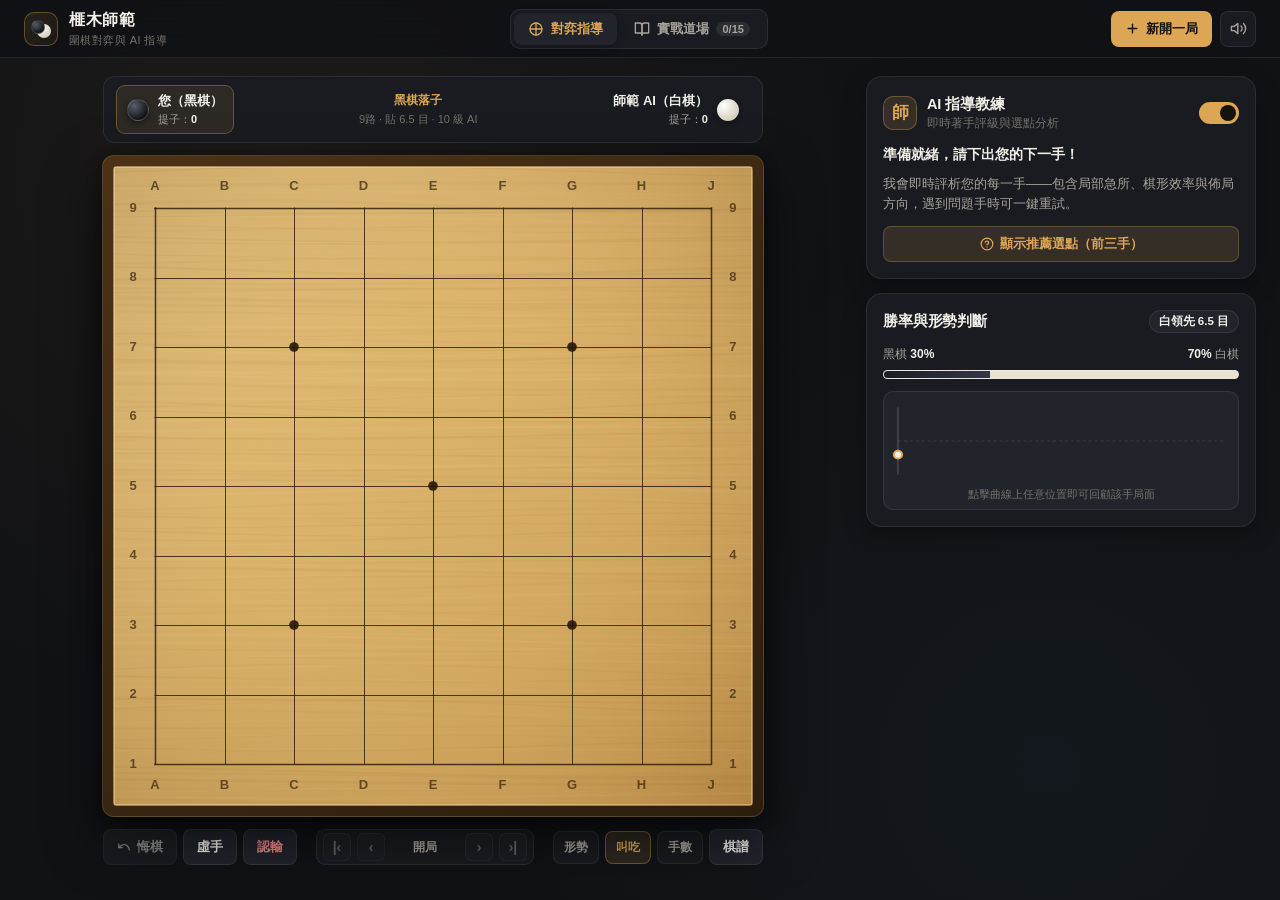
==== index.html @ ec3e8ac8 "Initial commit: Game of Go" ====
<!DOCTYPE html>
<html lang="zh-Hant">
<head>
  <meta charset="UTF-8" />
  <meta name="viewport" content="width=device-width, initial-scale=1.0" />
  <title>榧木師範 — 圍棋對弈與 AI 指導</title>
  <link rel="stylesheet" href="styles.css" />
</head>
<body>
  <div class="app-shell">
    <!-- Top Header -->
    <header class="topbar">
      <div class="brand">
        <div class="brand-mark" aria-hidden="true">
          <span class="stone-dot black"></span>
          <span class="stone-dot white"></span>
        </div>
        <div class="brand-text">
          <span class="brand-name">榧木師範</span>
          <span class="brand-sub">圍棋對弈與 AI 指導</span>
        </div>
      </div>

      <nav class="mode-switcher" role="tablist" aria-label="功能切換">
        <button id="tab-play" class="mode-tab active" role="tab" aria-selected="true" data-mode="play">
          <svg width="16" height="16" viewBox="0 0 24 24" fill="none" stroke="currentColor" stroke-width="2" stroke-linecap="round" stroke-linejoin="round"><circle cx="12" cy="12" r="9"/><path d="M12 3v18M3 12h18"/></svg>
          對弈指導
        </button>
        <button id="tab-dojo" class="mode-tab" role="tab" aria-selected="false" data-mode="dojo">
          <svg width="16" height="16" viewBox="0 0 24 24" fill="none" stroke="currentColor" stroke-width="2" stroke-linecap="round" stroke-linejoin="round"><path d="M2 3h6a4 4 0 0 1 4 4v14a3 3 0 0 0-3-3H2z"/><path d="M22 3h-6a4 4 0 0 0-4 4v14a3 3 0 0 1 3-3h7z"/></svg>
          實戰道場
          <span id="dojo-badge-count" class="pill-count">0/15</span>
        </button>
      </nav>

      <div class="topbar-actions">
        <button id="btn-new-game" class="btn btn-primary">
          <svg width="15" height="15" viewBox="0 0 24 24" fill="none" stroke="currentColor" stroke-width="2.2" stroke-linecap="round" stroke-linejoin="round"><path d="M12 5v14M5 12h14"/></svg>
          新開一局
        </button>
        <button id="btn-sound" class="btn btn-icon" title="切換落子音效" aria-label="切換落子音效">
          <svg id="icon-sound-on" width="17" height="17" viewBox="0 0 24 24" fill="none" stroke="currentColor" stroke-width="2" stroke-linecap="round" stroke-linejoin="round"><polygon points="11 5 6 9 2 9 2 15 6 15 11 19 11 5"/><path d="M15.54 8.46a5 5 0 0 1 0 7.07"/><path d="M19.07 4.93a10 10 0 0 1 0 14.14"/></svg>
          <svg id="icon-sound-off" class="hidden" width="17" height="17" viewBox="0 0 24 24" fill="none" stroke="currentColor" stroke-width="2" stroke-linecap="round" stroke-linejoin="round"><polygon points="11 5 6 9 2 9 2 15 6 15 11 19 11 5"/><line x1="23" y1="9" x2="17" y2="15"/><line x1="17" y1="9" x2="23" y2="15"/></svg>
        </button>
      </div>
    </header>

    <!-- Main Content -->
    <main class="workspace">
      <!-- Left/Center: Goban Stage -->
      <section class="board-stage">
        <!-- Play Mode Header Strip -->
        <div id="play-strip" class="match-strip">
          <div id="player-black-card" class="player-chip active-turn">
            <span class="chip-stone black"></span>
            <div class="chip-info">
              <span id="black-name" class="chip-name">您（黑棋）</span>
              <span class="chip-meta">提子：<strong id="black-captures">0</strong></span>
            </div>
          </div>

          <div class="match-center-status">
            <span id="turn-status" class="status-pill">黑棋落子</span>
            <span id="game-meta-pill" class="meta-subtle">9路 · 貼 6.5 目 · 10 級 AI</span>
          </div>

          <div id="player-white-card" class="player-chip">
            <div class="chip-info right">
              <span id="white-name" class="chip-name">師範 AI（白棋）</span>
              <span class="chip-meta">提子：<strong id="white-captures">0</strong></span>
            </div>
            <span class="chip-stone white"></span>
          </div>
        </div>

        <!-- Dojo Mode Header Strip -->
        <div id="dojo-strip" class="match-strip dojo-strip hidden">
          <div class="dojo-strip-left">
            <span id="dojo-cat-tag" class="cat-tag">實戰手筋</span>
            <h2 id="dojo-board-title" class="dojo-board-title">枷吃（罩吃）</h2>
          </div>
          <div class="dojo-strip-right">
            <span id="dojo-rank-pill" class="rank-pill">14 級</span>
            <span id="dojo-solved-pill" class="solved-pill hidden">✓ 已通過</span>
          </div>
        </div>

        <!-- Goban Frame -->
        <div class="goban-outer">
          <div id="goban-frame" class="goban-frame">
            <canvas id="goban-canvas" aria-label="圍棋棋盤"></canvas>
            <div id="board-toast" class="board-toast hidden" role="status"></div>
          </div>
        </div>

        <!-- Play Mode Bottom Controls -->
        <div id="play-toolbar" class="board-toolbar">
          <div class="toolbar-group">
            <button id="btn-undo" class="btn btn-subtle" title="悔棋（⌘Z）">
              <svg width="14" height="14" viewBox="0 0 24 24" fill="none" stroke="currentColor" stroke-width="2.2" stroke-linecap="round" stroke-linejoin="round"><path d="M3 7v6h6"/><path d="M21 17a9 9 0 0 0-9-9 9 9 0 0 0-6 2.3L3 13"/></svg>
              悔棋
            </button>
            <button id="btn-pass" class="btn btn-subtle" title="虛手（停一手）">虛手</button>
            <button id="btn-resign" class="btn btn-subtle btn-danger-ghost" title="認輸結束本局">認輸</button>
          </div>

          <div id="review-nav" class="toolbar-group review-nav">
            <button id="btn-nav-start" class="btn btn-icon-sm" title="回到開局">|&lsaquo;</button>
            <button id="btn-nav-prev" class="btn btn-icon-sm" title="上一手">&lsaquo;</button>
            <span id="move-counter" class="move-counter">開局</span>
            <button id="btn-nav-next" class="btn btn-icon-sm" title="下一手">&rsaquo;</button>
            <button id="btn-nav-end" class="btn btn-icon-sm" title="回到最新一手">&rsaquo;|</button>
          </div>

          <div class="toolbar-group">
            <button id="btn-toggle-territory" class="btn btn-toggle" title="顯示地盤與厚薄形勢">形勢</button>
            <button id="btn-toggle-atari" class="btn btn-toggle active" title="標記被叫吃的棋串">叫吃</button>
            <button id="btn-toggle-numbers" class="btn btn-toggle" title="顯示落子手數">手數</button>
            <button id="btn-export-sgf" class="btn btn-subtle" title="下載 SGF 棋譜">棋譜</button>
          </div>
        </div>

        <!-- Dojo Mode Bottom Controls -->
        <div id="dojo-toolbar" class="board-toolbar hidden">
          <div class="toolbar-group">
            <button id="btn-dojo-reset" class="btn btn-subtle">
              <svg width="14" height="14" viewBox="0 0 24 24" fill="none" stroke="currentColor" stroke-width="2.2" stroke-linecap="round" stroke-linejoin="round"><path d="M3 12a9 9 0 1 0 3-6.7L3 8"/><path d="M3 3v5h5"/></svg>
              重設題目
            </button>
            <button id="btn-dojo-hint" class="btn btn-accent">
              <svg width="14" height="14" viewBox="0 0 24 24" fill="none" stroke="currentColor" stroke-width="2.2" stroke-linecap="round" stroke-linejoin="round"><path d="M9 18h6"/><path d="M10 22h4"/><path d="M12 2a7 7 0 0 0-4 12.7V17h8v-2.3A7 7 0 0 0 12 2z"/></svg>
              <span id="dojo-hint-label">提示（1/3）</span>
            </button>
          </div>

          <div class="toolbar-group">
            <button id="btn-dojo-prev" class="btn btn-subtle">&larr; 上一題</button>
            <button id="btn-dojo-next" class="btn btn-primary">下一題 &rarr;</button>
          </div>
        </div>
      </section>

      <!-- Right Sidebar -->
      <aside class="sidebar">
        <!-- ===================== PLAY & COACH SIDEBAR ===================== -->
        <div id="sidebar-play" class="sidebar-stack">
          <!-- Scoring / Game Over Panel (visible when scoring or finished) -->
          <div id="scoring-card" class="card scoring-card hidden">
            <div class="card-header">
              <h3 id="scoring-title">點目與死子確認</h3>
              <div class="rules-toggle">
                <button id="rule-chinese" class="mini-pill active" data-rule="chinese">數子法</button>
                <button id="rule-japanese" class="mini-pill" data-rule="japanese">數目法</button>
              </div>
            </div>
            <p id="scoring-instructions" class="muted-text">
              點擊棋盤上任何死子棋串即可切換死活狀態，地盤歸屬會即時更新。
            </p>
            <div id="score-breakdown" class="score-breakdown"></div>
            <div id="scoring-actions" class="card-actions">
              <button id="btn-accept-score" class="btn btn-primary flex-1">確認勝負</button>
              <button id="btn-resume-play" class="btn btn-subtle">繼續對弈</button>
            </div>
            <div id="postgame-review" class="postgame-review hidden">
              <div class="review-subheading">本局關鍵檢討</div>
              <div id="key-moments-list" class="key-moments-list"></div>
            </div>
          </div>

          <!-- Sensei AI Coach Card -->
          <div class="card coach-card">
            <div class="card-header">
              <div class="coach-title-wrap">
                <span class="coach-avatar" aria-hidden="true">師</span>
                <div>
                  <h3>AI 指導教練</h3>
                  <span class="card-subtitle">即時著手評級與選點分析</span>
                </div>
              </div>
              <label class="switch" title="切換即時 AI 指導模式">
                <input type="checkbox" id="toggle-coach" checked />
                <span class="slider"></span>
              </label>
            </div>

            <div id="coach-body" class="coach-body">
              <div id="coach-grade-row" class="coach-grade-row hidden">
                <span id="coach-grade-badge" class="grade-badge grade-great">好手</span>
                <span id="coach-delta" class="coach-delta"></span>
              </div>
              <div id="coach-headline" class="coach-headline">
                準備就緒，請下出您的第一手！
              </div>
              <p id="coach-explanation" class="coach-explanation">
                您已熟悉圍棋基本規則，我會專注於檢視您的棋形效率、局部急所與佈局方向，遇到問題手時可一鍵重試練習。
              </p>

              <div class="coach-actions">
                <button id="btn-ask-hint" class="btn btn-accent flex-1">
                  <svg width="14" height="14" viewBox="0 0 24 24" fill="none" stroke="currentColor" stroke-width="2.2" stroke-linecap="round" stroke-linejoin="round"><circle cx="12" cy="12" r="10"/><path d="M9.09 9a3 3 0 0 1 5.83 1c0 2-3 3-3 3"/><line x1="12" y1="17" x2="12.01" y2="17"/></svg>
                  顯示推薦選點（前三手）
                </button>
                <button id="btn-retry-move" class="btn btn-subtle hidden">
                  ↺ 重下這手
                </button>
              </div>

              <div id="coach-candidates" class="candidates-list hidden"></div>
            </div>

            <div id="coach-paused-msg" class="muted-text hidden">
              即時指導目前已暫停，進入純粹對弈模式。隨時可重新開啟以獲得著手評析與選點提示。
            </div>
          </div>

          <!-- Winrate & Game Momentum Card -->
          <div class="card winrate-card">
            <div class="card-header">
              <h3>勝率與形勢判斷</h3>
              <span id="score-lead-badge" class="lead-badge">勢均力敵</span>
            </div>

            <div class="winrate-bar-wrap">
              <div class="winrate-labels">
                <span>黑棋 <strong id="wr-black-pct">50%</strong></span>
                <span><strong id="wr-white-pct">50%</strong> 白棋</span>
              </div>
              <div class="winrate-bar">
                <div id="wr-black-fill" class="wr-black-fill" style="width: 50%"></div>
              </div>
            </div>

            <div class="graph-container">
              <svg id="winrate-graph" viewBox="0 0 340 88" preserveAspectRatio="none" aria-label="勝率走勢圖"></svg>
              <div class="graph-hint">點擊曲線上任意位置即可回顧該手局面</div>
            </div>
          </div>
        </div>

        <!-- ===================== PRACTICE DOJO SIDEBAR ===================== -->
        <div id="sidebar-dojo" class="sidebar-stack hidden">
          <!-- Active Practice Briefing & Feedback -->
          <div class="card dojo-active-card">
            <div class="card-header">
              <h3>師範專題練習</h3>
              <span id="dojo-step-indicator" class="meta-subtle">黑先</span>
            </div>

            <div id="dojo-goal" class="dojo-goal">
              黑先，吃掉白棋 E5 切斷子。
            </div>
            <p id="dojo-briefing" class="dojo-briefing"></p>

            <div id="dojo-feedback" class="dojo-feedback neutral">
              <div id="dojo-feedback-title" class="feedback-title">輪到您落子</div>
              <p id="dojo-feedback-body" class="feedback-body">請先在腦中計算變化，再於棋盤上落子。</p>
              <div id="dojo-feedback-actions" class="feedback-actions hidden">
                <button id="btn-dojo-try-again" class="btn btn-subtle">↺ 再試一次</button>
              </div>
            </div>

            <div id="dojo-hint-box" class="dojo-hint-box hidden">
              <div class="hint-tag">教練提示</div>
              <p id="dojo-hint-text"></p>
            </div>

            <div id="dojo-takeaway-box" class="dojo-takeaway hidden">
              <div class="takeaway-tag">圍棋心法格言</div>
              <p id="dojo-takeaway-text"></p>
            </div>
          </div>

          <!-- Curriculum Browser -->
          <div class="card dojo-library-card">
            <div class="card-header">
              <h3>練習課程表</h3>
              <span id="dojo-mastery-text" class="meta-subtle">已精通 0 / 15 題</span>
            </div>
            <div class="mastery-bar">
              <div id="dojo-mastery-fill" class="mastery-fill" style="width: 0%"></div>
            </div>

            <div id="dojo-category-pills" class="category-pills"></div>
            <div id="dojo-puzzle-list" class="puzzle-list"></div>
          </div>
        </div>
      </aside>
    </main>
  </div>

  <!-- New Game Setup Modal -->
  <div id="modal-new-game" class="modal-backdrop hidden" role="dialog" aria-modal="true" aria-labelledby="modal-new-title">
    <div class="modal-dialog">
      <div class="modal-header">
        <h2 id="modal-new-title">開局設定</h2>
        <button id="btn-close-modal" class="btn btn-icon-sm" aria-label="關閉">&times;</button>
      </div>

      <div class="modal-body">
        <div class="form-group">
          <label class="form-label">棋盤路數</label>
          <div class="segmented-grid cols-3" data-setting="size">
            <button class="seg-btn active" data-value="9">
              <strong>9 路</strong>
              <span>快棋 · 局部戰鬥</span>
            </button>
            <button class="seg-btn" data-value="13">
              <strong>13 路</strong>
              <span>進階 · 攻防平衡</span>
            </button>
            <button class="seg-btn" data-value="19">
              <strong>19 路</strong>
              <span>標準完整棋盤</span>
            </button>
          </div>
        </div>

        <div class="form-group">
          <label class="form-label">AI 對手棋力</label>
          <div class="segmented-grid cols-3" data-setting="difficulty">
            <button class="seg-btn" data-value="relaxed">
              <strong>15 級</strong>
              <span>輕鬆練手</span>
            </button>
            <button class="seg-btn active" data-value="club">
              <strong>10 級</strong>
              <span>棋社水準</span>
            </button>
            <button class="seg-btn" data-value="strong">
              <strong>5 級</strong>
              <span>進階強手</span>
            </button>
          </div>
        </div>

        <div class="form-row">
          <div class="form-group flex-1">
            <label class="form-label">您的執色</label>
            <div class="segmented-grid cols-2" data-setting="color">
              <button class="seg-btn active" data-value="1">
                <span class="inline-stone black"></span> 執黑
              </button>
              <button class="seg-btn" data-value="2">
                <span class="inline-stone white"></span> 執白
              </button>
            </div>
          </div>

          <div class="form-group flex-1">
            <label class="form-label">讓子設定（黑讓子）</label>
            <select id="select-handicap" class="select-input">
              <option value="0">分先（貼 6.5 目）</option>
              <option value="2">讓 2 子（貼 0.5 目）</option>
              <option value="3">讓 3 子（貼 0.5 目）</option>
              <option value="4">讓 4 子（貼 0.5 目）</option>
            </select>
          </div>
        </div>

        <div class="form-group coach-opt-row">
          <div>
            <div class="form-label" style="margin-bottom:2px">即時 AI 指導模式</div>
            <div class="muted-text" style="font-size:12px">即時評析每一手的效率與棋形，並在失誤時提供重試機會。</div>
          </div>
          <label class="switch">
            <input type="checkbox" id="modal-coach-toggle" checked />
            <span class="slider"></span>
          </label>
        </div>
      </div>

      <div class="modal-footer">
        <button id="btn-cancel-modal" class="btn btn-subtle">取消</button>
        <button id="btn-start-game" class="btn btn-primary">開始對弈</button>
      </div>
    </div>
  </div>

  <script type="module" src="js/app.js"></script>
</body>
</html>
---- styles.css ----
/* ============================================================================
   Kaya Sensei — Go & AI Coach Design System
   Aesthetic: Warm Ink Slate + Authentic Kaya Gold + Crisp Studio Surfaces
   ============================================================================ */

:root {
  --bg-canvas: #111215;
  --bg-surface: #191b20;
  --bg-elevated: #21242b;
  --bg-hover: #2a2e37;
  --border-subtle: rgba(255, 255, 255, 0.08);
  --border-strong: rgba(255, 255, 255, 0.15);

  --text-primary: #f2efe9;
  --text-secondary: #a8a39a;
  --text-muted: #76726b;

  --accent-gold: #dca655;
  --accent-gold-hover: #e7b76c;
  --accent-gold-dim: rgba(220, 166, 85, 0.14);

  --emerald: #10b981;
  --emerald-dim: rgba(16, 185, 129, 0.15);
  --sky: #38bdf8;
  --sky-dim: rgba(56, 189, 248, 0.15);
  --amber: #f59e0b;
  --amber-dim: rgba(245, 158, 11, 0.15);
  --coral: #ef5350;
  --coral-dim: rgba(239, 83, 80, 0.15);

  --radius-sm: 8px;
  --radius-md: 12px;
  --radius-lg: 16px;
  --shadow-board: 0 22px 54px rgba(0, 0, 0, 0.58), 0 4px 14px rgba(0, 0, 0, 0.38);
  --shadow-card: 0 8px 24px rgba(0, 0, 0, 0.28);
}

*, *::before, *::after {
  box-sizing: border-box;
}

html, body {
  margin: 0;
  padding: 0;
  background: var(--bg-canvas);
  color: var(--text-primary);
  font-family: "PingFang TC", "Hiragino Sans CNS", "Noto Sans TC", "Heiti TC", "Microsoft JhengHei", -apple-system, BlinkMacSystemFont, sans-serif;
  font-size: 14px;
  line-height: 1.55;
  -webkit-font-smoothing: antialiased;
  min-height: 100vh;
}

.hidden {
  display: none !important;
}

.flex-1 {
  flex: 1;
}

/* ============================================================================
   App Shell & Top Navigation
   ============================================================================ */

.app-shell {
  min-height: 100vh;
  display: flex;
  flex-direction: column;
  background:
    radial-gradient(circle at 22% 18%, rgba(220, 166, 85, 0.06), transparent 46%),
    radial-gradient(circle at 82% 85%, rgba(56, 189, 248, 0.035), transparent 42%),
    var(--bg-canvas);
}

.topbar {
  height: 58px;
  padding: 0 24px;
  display: flex;
  align-items: center;
  justify-content: space-between;
  gap: 16px;
  border-bottom: 1px solid var(--border-subtle);
  background: rgba(17, 18, 21, 0.88);
  backdrop-filter: blur(12px);
  position: sticky;
  top: 0;
  z-index: 30;
}

.brand {
  display: flex;
  align-items: center;
  gap: 11px;
}

.brand-mark {
  width: 34px;
  height: 34px;
  border-radius: 10px;
  background: linear-gradient(135deg, #272219, #1c1a16);
  border: 1px solid rgba(220, 166, 85, 0.35);
  position: relative;
  display: flex;
  align-items: center;
  justify-content: center;
}

.stone-dot {
  width: 14px;
  height: 14px;
  border-radius: 50%;
  position: absolute;
}
.stone-dot.black {
  background: radial-gradient(circle at 32% 30%, #555b66, #111317 72%);
  border: 1px solid rgba(255, 255, 255, 0.14);
  left: 6px;
  top: 7px;
  z-index: 2;
}
.stone-dot.white {
  background: radial-gradient(circle at 32% 30%, #ffffff, #cfc6b4 85%);
  right: 6px;
  bottom: 7px;
  z-index: 1;
}

.brand-text {
  display: flex;
  flex-direction: column;
}

.brand-name {
  font-size: 16px;
  font-weight: 700;
  letter-spacing: 0.04em;
  color: var(--text-primary);
}

.brand-sub {
  font-size: 11px;
  color: var(--text-muted);
  letter-spacing: 0.04em;
}

/* Mode Switcher */
.mode-switcher {
  display: flex;
  align-items: center;
  background: var(--bg-surface);
  border: 1px solid var(--border-subtle);
  border-radius: 10px;
  padding: 3px;
  gap: 3px;
}

.mode-tab {
  display: inline-flex;
  align-items: center;
  gap: 7px;
  padding: 7px 14px;
  border: none;
  border-radius: 8px;
  background: transparent;
  color: var(--text-secondary);
  font-size: 13px;
  font-weight: 600;
  cursor: pointer;
  transition: all 0.16s ease;
}

.mode-tab:hover {
  color: var(--text-primary);
}

.mode-tab.active {
  background: var(--bg-elevated);
  color: var(--accent-gold);
  box-shadow: 0 2px 8px rgba(0, 0, 0, 0.25);
}

.pill-count {
  font-size: 11px;
  font-weight: 700;
  padding: 1px 6px;
  border-radius: 99px;
  background: rgba(255, 255, 255, 0.08);
  color: var(--text-secondary);
}

.mode-tab.active .pill-count {
  background: var(--accent-gold-dim);
  color: var(--accent-gold);
}

.topbar-actions {
  display: flex;
  align-items: center;
  gap: 8px;
}

/* ============================================================================
   Buttons & Inputs
   ============================================================================ */

.btn {
  display: inline-flex;
  align-items: center;
  justify-content: center;
  gap: 6px;
  padding: 8px 13px;
  border-radius: var(--radius-sm);
  border: 1px solid transparent;
  font-size: 13px;
  font-weight: 600;
  font-family: inherit;
  cursor: pointer;
  transition: all 0.15s ease;
  white-space: nowrap;
}

.btn:disabled {
  opacity: 0.42;
  cursor: not-allowed;
}

.btn-primary {
  background: var(--accent-gold);
  color: #16130e;
}
.btn-primary:hover:not(:disabled) {
  background: var(--accent-gold-hover);
  transform: translateY(-0.5px);
}

.btn-accent {
  background: var(--accent-gold-dim);
  color: var(--accent-gold);
  border-color: rgba(220, 166, 85, 0.28);
}
.btn-accent:hover:not(:disabled) {
  background: rgba(220, 166, 85, 0.22);
  border-color: rgba(220, 166, 85, 0.45);
}

.btn-subtle {
  background: var(--bg-elevated);
  color: var(--text-primary);
  border-color: var(--border-subtle);
}
.btn-subtle:hover:not(:disabled) {
  background: var(--bg-hover);
  border-color: var(--border-strong);
}

.btn-danger-ghost {
  color: #eb8b89;
}
.btn-danger-ghost:hover:not(:disabled) {
  background: var(--coral-dim);
  border-color: rgba(239, 83, 80, 0.35);
  color: #ff9c9a;
}

.btn-toggle {
  background: var(--bg-surface);
  color: var(--text-secondary);
  border-color: var(--border-subtle);
  padding: 7px 10px;
  font-size: 12px;
}
.btn-toggle:hover {
  color: var(--text-primary);
  border-color: var(--border-strong);
}
.btn-toggle.active {
  background: var(--accent-gold-dim);
  color: var(--accent-gold);
  border-color: rgba(220, 166, 85, 0.4);
}

.btn-icon {
  width: 36px;
  height: 36px;
  padding: 0;
  background: var(--bg-surface);
  color: var(--text-secondary);
  border-color: var(--border-subtle);
}
.btn-icon:hover {
  color: var(--text-primary);
  background: var(--bg-elevated);
}

.btn-icon-sm {
  width: 28px;
  height: 28px;
  padding: 0;
  font-size: 14px;
  background: var(--bg-surface);
  color: var(--text-secondary);
  border-color: var(--border-subtle);
  border-radius: 6px;
}
.btn-icon-sm:hover:not(:disabled) {
  color: var(--text-primary);
  background: var(--bg-elevated);
}

/* Toggle Switch */
.switch {
  position: relative;
  display: inline-block;
  width: 40px;
  height: 22px;
  flex-shrink: 0;
}
.switch input {
  opacity: 0;
  width: 0;
  height: 0;
}
.slider {
  position: absolute;
  cursor: pointer;
  inset: 0;
  background-color: #30343e;
  transition: 0.2s;
  border-radius: 99px;
}
.slider::before {
  position: absolute;
  content: "";
  height: 16px;
  width: 16px;
  left: 3px;
  bottom: 3px;
  background-color: #f4f1ea;
  transition: 0.2s;
  border-radius: 50%;
}
.switch input:checked + .slider {
  background-color: var(--accent-gold);
}
.switch input:checked + .slider::before {
  transform: translateX(18px);
  background-color: #16130e;
}

/* ============================================================================
   Main Workspace Grid
   ============================================================================ */

.workspace {
  flex: 1;
  max-width: 1320px;
  width: 100%;
  margin: 0 auto;
  padding: 18px 24px 24px;
  display: grid;
  grid-template-columns: minmax(0, 1fr) 390px;
  gap: 24px;
  align-items: start;
}

/* ============================================================================
   Board Stage (Left/Center)
   ============================================================================ */

.board-stage {
  display: flex;
  flex-direction: column;
  align-items: center;
  gap: 12px;
  min-width: 0;
}

.match-strip {
  width: 100%;
  max-width: 660px;
  display: flex;
  align-items: center;
  justify-content: space-between;
  gap: 10px;
  padding: 8px 12px;
  background: var(--bg-surface);
  border: 1px solid var(--border-subtle);
  border-radius: var(--radius-md);
}

.player-chip {
  display: flex;
  align-items: center;
  gap: 9px;
  padding: 5px 10px;
  border-radius: 9px;
  border: 1px solid transparent;
  transition: all 0.2s ease;
}

.player-chip.active-turn {
  background: rgba(220, 166, 85, 0.1);
  border-color: rgba(220, 166, 85, 0.35);
}

.chip-stone {
  width: 22px;
  height: 22px;
  border-radius: 50%;
  flex-shrink: 0;
}
.chip-stone.black {
  background: radial-gradient(circle at 32% 30%, #585f6b, #111317 72%);
  border: 1px solid rgba(255, 255, 255, 0.18);
  box-shadow: 0 2px 5px rgba(0, 0, 0, 0.45);
}
.chip-stone.white {
  background: radial-gradient(circle at 32% 30%, #ffffff, #cfc5b3 85%);
  box-shadow: 0 2px 5px rgba(0, 0, 0, 0.35);
}

.chip-info {
  display: flex;
  flex-direction: column;
}
.chip-info.right {
  text-align: right;
}

.chip-name {
  font-size: 13px;
  font-weight: 600;
  color: var(--text-primary);
}
.chip-meta {
  font-size: 11px;
  color: var(--text-secondary);
}
.chip-meta strong {
  color: var(--text-primary);
}

.match-center-status {
  display: flex;
  flex-direction: column;
  align-items: center;
  gap: 2px;
}

.status-pill {
  font-size: 12px;
  font-weight: 700;
  color: var(--accent-gold);
  letter-spacing: 0.01em;
}

.meta-subtle {
  font-size: 11px;
  color: var(--text-muted);
}

/* Dojo Header Strip */
.dojo-strip {
  padding: 10px 14px;
}
.dojo-strip-left {
  display: flex;
  align-items: center;
  gap: 10px;
}
.dojo-board-title {
  margin: 0;
  font-size: 15px;
  font-weight: 700;
}
.dojo-strip-right {
  display: flex;
  align-items: center;
  gap: 8px;
}
.cat-tag {
  font-size: 11px;
  font-weight: 700;
  text-transform: uppercase;
  letter-spacing: 0.05em;
  padding: 3px 8px;
  border-radius: 6px;
  background: var(--accent-gold-dim);
  color: var(--accent-gold);
}
.rank-pill {
  font-size: 11px;
  font-weight: 700;
  padding: 3px 8px;
  border-radius: 99px;
  background: var(--bg-elevated);
  border: 1px solid var(--border-subtle);
  color: var(--text-secondary);
}
.solved-pill {
  font-size: 11px;
  font-weight: 700;
  padding: 3px 9px;
  border-radius: 99px;
  background: var(--emerald-dim);
  color: var(--emerald);
  border: 1px solid rgba(16, 185, 129, 0.35);
}

/* Goban Wood Frame */
.goban-outer {
  width: 100%;
  display: flex;
  justify-content: center;
}

.goban-frame {
  position: relative;
  padding: 10px;
  border-radius: 12px;
  background: linear-gradient(145deg, #4b3217, #2c1d0d);
  box-shadow: var(--shadow-board);
  border: 1px solid rgba(255, 224, 168, 0.14);
  line-height: 0;
}

#goban-canvas {
  display: block;
  border-radius: 4px;
  cursor: pointer;
  touch-action: manipulation;
}

.board-toast {
  position: absolute;
  bottom: 22px;
  left: 50%;
  transform: translateX(-50%);
  padding: 8px 14px;
  border-radius: 99px;
  background: rgba(18, 19, 23, 0.92);
  color: var(--text-primary);
  border: 1px solid rgba(220, 166, 85, 0.4);
  font-size: 12.5px;
  font-weight: 600;
  line-height: 1.3;
  white-space: nowrap;
  pointer-events: none;
  box-shadow: 0 10px 26px rgba(0, 0, 0, 0.45);
  z-index: 10;
}

/* Bottom Toolbar */
.board-toolbar {
  width: 100%;
  max-width: 660px;
  display: flex;
  align-items: center;
  justify-content: space-between;
  flex-wrap: wrap;
  gap: 8px;
}

.toolbar-group {
  display: flex;
  align-items: center;
  gap: 6px;
}

.review-nav {
  background: var(--bg-surface);
  border: 1px solid var(--border-subtle);
  border-radius: 9px;
  padding: 3px 6px;
}

.move-counter {
  font-size: 12px;
  font-weight: 600;
  color: var(--text-secondary);
  padding: 0 6px;
  min-width: 68px;
  text-align: center;
}

/* ============================================================================
   Sidebar & Cards
   ============================================================================ */

.sidebar {
  min-width: 0;
}

.sidebar-stack {
  display: flex;
  flex-direction: column;
  gap: 14px;
}

.card {
  background: var(--bg-surface);
  border: 1px solid var(--border-subtle);
  border-radius: var(--radius-lg);
  padding: 16px;
  box-shadow: var(--shadow-card);
}

.card-header {
  display: flex;
  align-items: center;
  justify-content: space-between;
  gap: 10px;
  margin-bottom: 12px;
}

.card-header h3 {
  margin: 0;
  font-size: 14.5px;
  font-weight: 700;
  letter-spacing: -0.01em;
}

.card-subtitle {
  display: block;
  font-size: 11.5px;
  color: var(--text-muted);
}

.muted-text {
  margin: 0;
  color: var(--text-secondary);
  font-size: 12.5px;
  line-height: 1.5;
}

/* Coach Card */
.coach-title-wrap {
  display: flex;
  align-items: center;
  gap: 10px;
}

.coach-avatar {
  width: 34px;
  height: 34px;
  border-radius: 10px;
  background: var(--accent-gold-dim);
  border: 1px solid rgba(220, 166, 85, 0.35);
  color: var(--accent-gold);
  font-family: "Songti TC", "Kaiti TC", "Noto Serif TC", serif;
  font-weight: 700;
  font-size: 17px;
  display: inline-flex;
  align-items: center;
  justify-content: center;
  flex-shrink: 0;
}

.coach-body {
  display: flex;
  flex-direction: column;
  gap: 10px;
}

.coach-grade-row {
  display: flex;
  align-items: center;
  justify-content: space-between;
  gap: 8px;
}

.grade-badge {
  font-size: 11.5px;
  font-weight: 700;
  padding: 3px 10px;
  border-radius: 99px;
  letter-spacing: 0.02em;
}
.grade-brilliant {
  background: rgba(16, 185, 129, 0.2);
  color: #34d399;
  border: 1px solid rgba(52, 211, 153, 0.4);
}
.grade-great {
  background: var(--emerald-dim);
  color: var(--emerald);
}
.grade-good {
  background: var(--sky-dim);
  color: var(--sky);
}
.grade-inaccuracy {
  background: var(--amber-dim);
  color: var(--amber);
}
.grade-mistake,
.grade-blunder {
  background: var(--coral-dim);
  color: #ff7b79;
}

.coach-delta {
  font-size: 12px;
  font-weight: 600;
  color: var(--text-muted);
}

.coach-headline {
  font-size: 14px;
  font-weight: 700;
  color: var(--text-primary);
  line-height: 1.35;
}

.coach-explanation {
  margin: 0;
  font-size: 13px;
  color: var(--text-secondary);
  line-height: 1.52;
}

.coach-actions {
  display: flex;
  align-items: center;
  gap: 8px;
  margin-top: 2px;
}

/* Candidate Move Suggestions */
.candidates-list {
  display: flex;
  flex-direction: column;
  gap: 6px;
  margin-top: 4px;
  padding-top: 10px;
  border-top: 1px solid var(--border-subtle);
}

.cand-item {
  display: flex;
  align-items: flex-start;
  gap: 9px;
  padding: 8px 9px;
  border-radius: 9px;
  background: var(--bg-elevated);
  border: 1px solid transparent;
  cursor: pointer;
  transition: all 0.14s ease;
}
.cand-item:hover {
  border-color: var(--border-strong);
  background: var(--bg-hover);
}

.cand-letter {
  width: 22px;
  height: 22px;
  border-radius: 50%;
  font-size: 11px;
  font-weight: 800;
  display: inline-flex;
  align-items: center;
  justify-content: center;
  flex-shrink: 0;
  margin-top: 1px;
}
.cand-letter.c0 { background: var(--emerald); color: #fff; }
.cand-letter.c1 { background: var(--sky); color: #0b1926; }
.cand-letter.c2 { background: var(--amber); color: #1f1606; }

.cand-details {
  flex: 1;
  min-width: 0;
}
.cand-top {
  display: flex;
  align-items: center;
  justify-content: space-between;
  gap: 8px;
}
.cand-coord {
  font-weight: 700;
  font-size: 13px;
  color: var(--text-primary);
}
.cand-wr {
  font-size: 11.5px;
  font-weight: 600;
  color: var(--text-secondary);
}
.cand-reason {
  font-size: 12px;
  color: var(--text-secondary);
  margin-top: 2px;
}

/* Winrate & Graph Card */
.lead-badge {
  font-size: 11.5px;
  font-weight: 700;
  padding: 2px 9px;
  border-radius: 99px;
  background: var(--bg-elevated);
  color: var(--text-primary);
  border: 1px solid var(--border-subtle);
}

.winrate-bar-wrap {
  display: flex;
  flex-direction: column;
  gap: 6px;
  margin-bottom: 12px;
}

.winrate-labels {
  display: flex;
  justify-content: space-between;
  font-size: 12px;
  color: var(--text-secondary);
}
.winrate-labels strong {
  color: var(--text-primary);
}

.winrate-bar {
  height: 9px;
  border-radius: 99px;
  background: #e8e2d5;
  overflow: hidden;
  border: 1px solid rgba(255, 255, 255, 0.14);
}

.wr-black-fill {
  height: 100%;
  background: linear-gradient(90deg, #1b1d23, #333845);
  transition: width 0.35s ease;
}

.graph-container {
  background: var(--bg-elevated);
  border: 1px solid var(--border-subtle);
  border-radius: 10px;
  padding: 8px 8px 6px;
}

#winrate-graph {
  width: 100%;
  height: 82px;
  display: block;
  cursor: pointer;
}

.graph-hint {
  font-size: 11px;
  color: var(--text-muted);
  text-align: center;
  margin-top: 4px;
}

/* Scoring & Post-game Review Card */
.scoring-card {
  border-color: rgba(220, 166, 85, 0.4);
  background: linear-gradient(180deg, rgba(220, 166, 85, 0.08), var(--bg-surface) 60%);
}

.rules-toggle {
  display: flex;
  gap: 4px;
}
.mini-pill {
  padding: 3px 8px;
  border-radius: 6px;
  border: 1px solid var(--border-subtle);
  background: var(--bg-elevated);
  color: var(--text-secondary);
  font-size: 11px;
  font-weight: 600;
  cursor: pointer;
}
.mini-pill.active {
  background: var(--accent-gold-dim);
  color: var(--accent-gold);
  border-color: rgba(220, 166, 85, 0.45);
}

.score-breakdown {
  display: grid;
  grid-template-columns: 1fr 1fr;
  gap: 8px;
  margin: 12px 0;
}

.score-box {
  padding: 10px;
  border-radius: 10px;
  background: var(--bg-elevated);
  border: 1px solid var(--border-subtle);
}
.score-box.winner {
  border-color: rgba(16, 185, 129, 0.5);
  background: rgba(16, 185, 129, 0.08);
}
.score-box-label {
  font-size: 11.5px;
  color: var(--text-secondary);
  margin-bottom: 2px;
}
.score-box-val {
  font-size: 20px;
  font-weight: 800;
  color: var(--text-primary);
}
.score-box-sub {
  font-size: 11px;
  color: var(--text-muted);
  margin-top: 2px;
}

.card-actions {
  display: flex;
  gap: 8px;
}

.postgame-review {
  margin-top: 12px;
  padding-top: 12px;
  border-top: 1px solid var(--border-subtle);
}
.review-subheading {
  font-size: 12px;
  font-weight: 700;
  color: var(--accent-gold);
  margin-bottom: 8px;
  text-transform: uppercase;
  letter-spacing: 0.04em;
}
.key-moments-list {
  display: flex;
  flex-direction: column;
  gap: 6px;
}
.moment-row {
  display: flex;
  align-items: center;
  justify-content: space-between;
  gap: 8px;
  padding: 8px 10px;
  border-radius: 8px;
  background: var(--bg-elevated);
  border: 1px solid var(--border-subtle);
}
.moment-info {
  font-size: 12px;
  color: var(--text-primary);
}
.moment-info span {
  display: block;
  font-size: 11px;
  color: var(--text-secondary);
}

/* ============================================================================
   Practice Dojo Sidebar
   ============================================================================ */

.dojo-goal {
  font-size: 14.5px;
  font-weight: 700;
  color: var(--text-primary);
  margin-bottom: 6px;
}

.dojo-briefing {
  margin: 0 0 12px;
  font-size: 13px;
  color: var(--text-secondary);
  line-height: 1.5;
}

.dojo-feedback {
  padding: 12px;
  border-radius: 11px;
  border: 1px solid var(--border-subtle);
  background: var(--bg-elevated);
  transition: all 0.2s ease;
}
.dojo-feedback.solved {
  background: var(--emerald-dim);
  border-color: rgba(16, 185, 129, 0.45);
}
.dojo-feedback.continue {
  background: var(--sky-dim);
  border-color: rgba(56, 189, 248, 0.4);
}
.dojo-feedback.wrong {
  background: var(--coral-dim);
  border-color: rgba(239, 83, 80, 0.42);
}

.feedback-title {
  font-size: 13px;
  font-weight: 700;
  margin-bottom: 4px;
}
.dojo-feedback.solved .feedback-title { color: #34d399; }
.dojo-feedback.continue .feedback-title { color: #7dd3fc; }
.dojo-feedback.wrong .feedback-title { color: #ff8a88; }

.feedback-body {
  margin: 0;
  font-size: 12.5px;
  color: var(--text-primary);
  line-height: 1.48;
}

.feedback-actions {
  margin-top: 9px;
}

.dojo-hint-box {
  margin-top: 10px;
  padding: 10px 12px;
  border-radius: 10px;
  background: var(--amber-dim);
  border: 1px solid rgba(245, 158, 11, 0.35);
}
.hint-tag {
  font-size: 11px;
  font-weight: 700;
  text-transform: uppercase;
  letter-spacing: 0.05em;
  color: var(--amber);
  margin-bottom: 3px;
}
.dojo-hint-box p {
  margin: 0;
  font-size: 12.5px;
  color: var(--text-primary);
}

.dojo-takeaway {
  margin-top: 10px;
  padding: 11px 12px;
  border-radius: 10px;
  background: var(--accent-gold-dim);
  border: 1px solid rgba(220, 166, 85, 0.35);
}
.takeaway-tag {
  font-size: 11px;
  font-weight: 700;
  text-transform: uppercase;
  letter-spacing: 0.05em;
  color: var(--accent-gold);
  margin-bottom: 3px;
}
.dojo-takeaway p {
  margin: 0;
  font-size: 12.5px;
  color: var(--text-primary);
  line-height: 1.48;
}

/* Curriculum Browser */
.mastery-bar {
  height: 6px;
  border-radius: 99px;
  background: var(--bg-elevated);
  overflow: hidden;
  margin-bottom: 12px;
}
.mastery-fill {
  height: 100%;
  background: linear-gradient(90deg, var(--accent-gold), var(--emerald));
  border-radius: 99px;
  transition: width 0.35s ease;
}

.category-pills {
  display: flex;
  flex-wrap: wrap;
  gap: 5px;
  margin-bottom: 10px;
}

.cat-pill {
  padding: 4px 9px;
  border-radius: 99px;
  border: 1px solid var(--border-subtle);
  background: var(--bg-elevated);
  color: var(--text-secondary);
  font-size: 11.5px;
  font-weight: 600;
  cursor: pointer;
  transition: all 0.14s ease;
}
.cat-pill:hover {
  color: var(--text-primary);
}
.cat-pill.active {
  background: var(--accent-gold-dim);
  color: var(--accent-gold);
  border-color: rgba(220, 166, 85, 0.45);
}

.puzzle-list {
  display: flex;
  flex-direction: column;
  gap: 5px;
  max-height: 290px;
  overflow-y: auto;
  padding-right: 2px;
}

.puzzle-row {
  display: flex;
  align-items: center;
  justify-content: space-between;
  gap: 8px;
  padding: 8px 10px;
  border-radius: 9px;
  background: var(--bg-elevated);
  border: 1px solid transparent;
  cursor: pointer;
  text-align: left;
  width: 100%;
  font-family: inherit;
  color: var(--text-primary);
  transition: all 0.14s ease;
}
.puzzle-row:hover {
  background: var(--bg-hover);
}
.puzzle-row.active {
  border-color: rgba(220, 166, 85, 0.55);
  background: rgba(220, 166, 85, 0.09);
}

.puzzle-row-left {
  display: flex;
  align-items: center;
  gap: 8px;
  min-width: 0;
}
.puzzle-check {
  width: 18px;
  height: 18px;
  border-radius: 50%;
  border: 1.5px solid var(--border-strong);
  display: inline-flex;
  align-items: center;
  justify-content: center;
  font-size: 11px;
  flex-shrink: 0;
  color: transparent;
}
.puzzle-row.solved .puzzle-check {
  background: var(--emerald);
  border-color: var(--emerald);
  color: #0b1f16;
  font-weight: 800;
}

.puzzle-row-title {
  font-size: 12.5px;
  font-weight: 600;
  white-space: nowrap;
  overflow: hidden;
  text-overflow: ellipsis;
}
.puzzle-row-rank {
  font-size: 11px;
  font-weight: 600;
  color: var(--text-muted);
  flex-shrink: 0;
}

/* ============================================================================
   Modal Dialog
   ============================================================================ */

.modal-backdrop {
  position: fixed;
  inset: 0;
  background: rgba(8, 9, 12, 0.72);
  backdrop-filter: blur(6px);
  display: flex;
  align-items: center;
  justify-content: center;
  padding: 20px;
  z-index: 100;
}

.modal-dialog {
  width: 100%;
  max-width: 460px;
  background: var(--bg-surface);
  border: 1px solid var(--border-strong);
  border-radius: 18px;
  box-shadow: 0 28px 64px rgba(0, 0, 0, 0.65);
  overflow: hidden;
}

.modal-header {
  padding: 16px 20px;
  display: flex;
  align-items: center;
  justify-content: space-between;
  border-bottom: 1px solid var(--border-subtle);
}
.modal-header h2 {
  margin: 0;
  font-size: 16px;
  font-weight: 700;
}

.modal-body {
  padding: 18px 20px;
  display: flex;
  flex-direction: column;
  gap: 16px;
}

.modal-footer {
  padding: 14px 20px;
  border-top: 1px solid var(--border-subtle);
  display: flex;
  justify-content: flex-end;
  gap: 10px;
  background: rgba(0, 0, 0, 0.14);
}

.form-group {
  display: flex;
  flex-direction: column;
  gap: 7px;
}
.form-row {
  display: flex;
  gap: 12px;
}
.form-label {
  font-size: 12px;
  font-weight: 700;
  color: var(--text-secondary);
  text-transform: uppercase;
  letter-spacing: 0.04em;
}

.segmented-grid {
  display: grid;
  gap: 7px;
}
.cols-3 { grid-template-columns: repeat(3, 1fr); }
.cols-2 { grid-template-columns: repeat(2, 1fr); }

.seg-btn {
  display: flex;
  flex-direction: column;
  align-items: center;
  justify-content: center;
  gap: 2px;
  padding: 10px 8px;
  border-radius: 10px;
  border: 1px solid var(--border-subtle);
  background: var(--bg-elevated);
  color: var(--text-secondary);
  font-family: inherit;
  cursor: pointer;
  transition: all 0.14s ease;
}
.cols-2 .seg-btn {
  flex-direction: row;
  gap: 7px;
  font-weight: 600;
  font-size: 13px;
}
.seg-btn strong {
  font-size: 13.5px;
  color: var(--text-primary);
}
.seg-btn span {
  font-size: 11px;
  color: var(--text-muted);
}
.seg-btn:hover {
  border-color: var(--border-strong);
}
.seg-btn.active {
  background: var(--accent-gold-dim);
  border-color: var(--accent-gold);
  color: var(--accent-gold);
}
.seg-btn.active strong {
  color: var(--accent-gold);
}

.inline-stone {
  width: 14px;
  height: 14px;
  border-radius: 50%;
  display: inline-block;
}
.inline-stone.black {
  background: radial-gradient(circle at 32% 30%, #585f6b, #111317 75%);
  border: 1px solid rgba(255, 255, 255, 0.25);
}
.inline-stone.white {
  background: radial-gradient(circle at 32% 30%, #fff, #cbc2b0 85%);
}

.select-input {
  width: 100%;
  height: 41px;
  padding: 0 10px;
  border-radius: 10px;
  border: 1px solid var(--border-subtle);
  background: var(--bg-elevated);
  color: var(--text-primary);
  font-family: inherit;
  font-size: 13px;
  font-weight: 600;
}

.coach-opt-row {
  flex-direction: row;
  align-items: center;
  justify-content: space-between;
  padding: 10px 12px;
  border-radius: 10px;
  background: var(--bg-elevated);
  border: 1px solid var(--border-subtle);
}

/* Scrollbar polish */
.puzzle-list::-webkit-scrollbar {
  width: 5px;
}
.puzzle-list::-webkit-scrollbar-track {
  background: transparent;
}
.puzzle-list::-webkit-scrollbar-thumb {
  background: rgba(255, 255, 255, 0.14);
  border-radius: 99px;
}

/* ============================================================================
   Responsive Breakpoints
   ============================================================================ */

@media (max-width: 1040px) {
  .workspace {
    grid-template-columns: 1fr;
    max-width: 720px;
    padding: 14px 16px 28px;
  }
  .sidebar {
    width: 100%;
  }
}

@media (max-width: 620px) {
  .topbar {
    padding: 0 12px;
  }
  .brand-sub {
    display: none;
  }
  .mode-tab {
    padding: 6px 10px;
    font-size: 12px;
  }
  .board-toolbar {
    justify-content: center;
  }
}
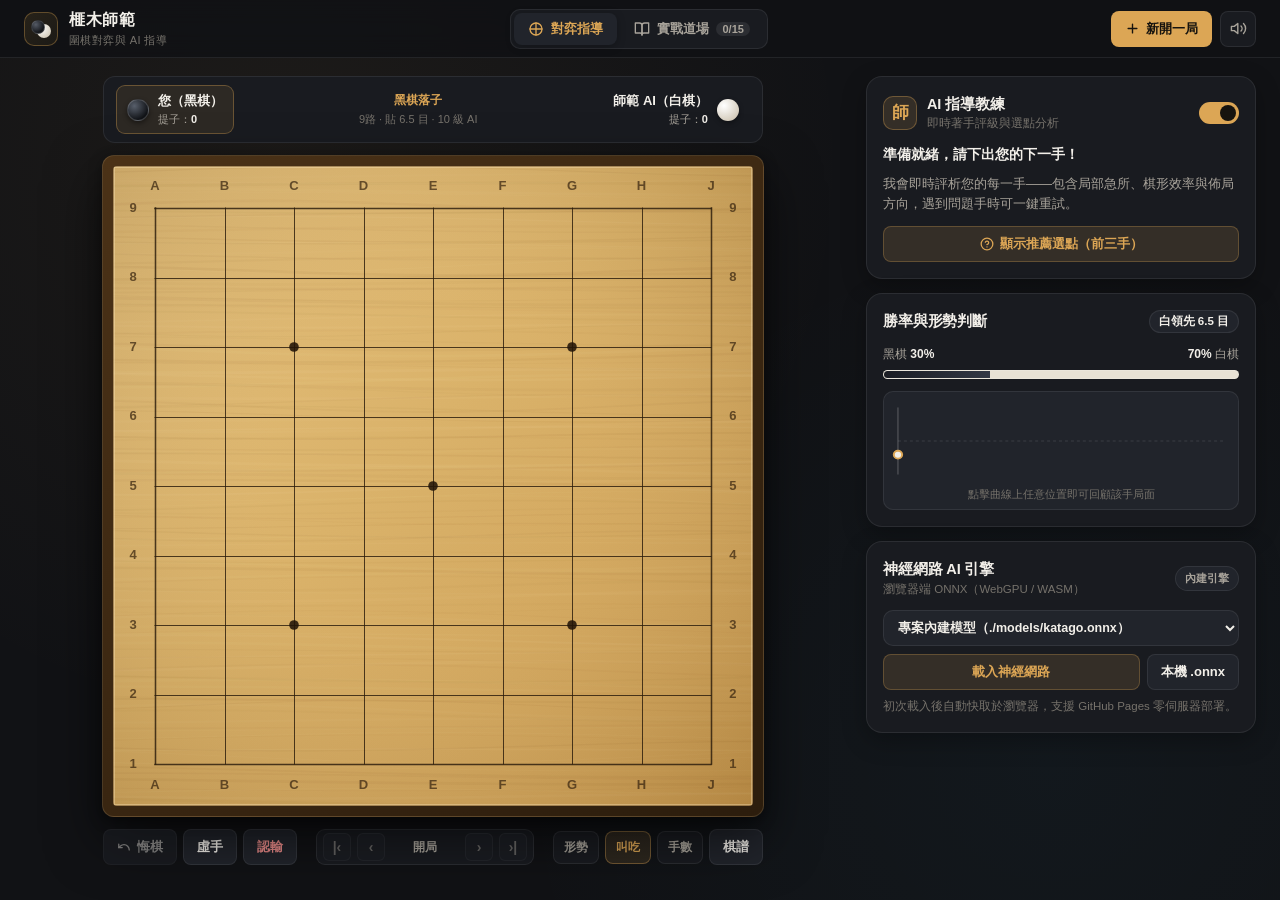
==== commit 4a5f9058: "Added more intelligent AI" ====
--- a/index.html
+++ b/index.html
@@ -235,6 +235,50 @@
               <div class="graph-hint">點擊曲線上任意位置即可回顧該手局面</div>
             </div>
           </div>
+
+          <!-- In-Browser Neural Network Engine Card (ONNX Runtime WebGPU / WASM) -->
+          <div class="card nn-card">
+            <div class="card-header">
+              <div>
+                <h3>神經網路 AI 引擎</h3>
+                <span class="card-subtitle">瀏覽器端 ONNX（WebGPU / WASM）</span>
+              </div>
+              <span id="nn-status-badge" class="nn-badge idle">內建引擎</span>
+            </div>
+
+            <div id="nn-controls" class="nn-controls">
+              <select id="nn-preset-select" class="select-input nn-select" aria-label="選擇 ONNX 模型來源">
+                <option value="repo-local">專案內建模型（./models/katago.onnx）</option>
+                <option value="hf-kaya-fp16">KataGo b28c512 FP16（Hugging Face）</option>
+                <option value="custom">自訂 HTTPS 模型網址…</option>
+              </select>
+
+              <input id="nn-custom-url" class="text-input hidden" type="url" placeholder="貼上 .onnx 模型網址（https://…）" />
+
+              <div id="nn-progress-wrap" class="nn-progress-wrap hidden">
+                <div class="nn-progress-meta">
+                  <span id="nn-progress-text">正在下載並快取模型…</span>
+                  <span id="nn-progress-pct">0%</span>
+                </div>
+                <div class="mastery-bar" style="margin-bottom:0">
+                  <div id="nn-progress-fill" class="mastery-fill" style="width: 0%"></div>
+                </div>
+              </div>
+
+              <div id="nn-error-msg" class="nn-error hidden"></div>
+
+              <div class="nn-actions">
+                <button id="btn-nn-load" class="btn btn-accent flex-1">載入神經網路</button>
+                <button id="btn-nn-file" class="btn btn-subtle" title="從本機選擇 .onnx 檔案">本機 .onnx</button>
+                <button id="btn-nn-unload" class="btn btn-subtle hidden">切換回內建</button>
+                <input id="input-nn-file" type="file" accept=".onnx" class="hidden" />
+              </div>
+
+              <div id="nn-active-info" class="muted-text nn-note">
+                初次載入後自動快取於瀏覽器，支援 GitHub Pages 零伺服器部署。
+              </div>
+            </div>
+          </div>
         </div>
 
         <!-- ===================== PRACTICE DOJO SIDEBAR ===================== -->
@@ -317,7 +361,7 @@
 
         <div class="form-group">
           <label class="form-label">AI 對手棋力</label>
-          <div class="segmented-grid cols-3" data-setting="difficulty">
+          <div class="segmented-grid cols-2" data-setting="difficulty">
             <button class="seg-btn" data-value="relaxed">
               <strong>15 級</strong>
               <span>輕鬆練手</span>
@@ -329,6 +373,10 @@
             <button class="seg-btn" data-value="strong">
               <strong>5 級</strong>
               <span>進階強手</span>
+            </button>
+            <button class="seg-btn" data-value="dan">
+              <strong>段位 NN</strong>
+              <span>神經網路強化</span>
             </button>
           </div>
         </div>
--- a/styles.css
+++ b/styles.css
@@ -1269,7 +1269,7 @@
   cursor: pointer;
   transition: all 0.14s ease;
 }
-.cols-2 .seg-btn {
+[data-setting="color"] .seg-btn {
   flex-direction: row;
   gap: 7px;
   font-weight: 600;
@@ -1330,6 +1330,94 @@
   border-radius: 10px;
   background: var(--bg-elevated);
   border: 1px solid var(--border-subtle);
+}
+
+/* Neural Network Engine Card */
+.nn-badge {
+  font-size: 11px;
+  font-weight: 700;
+  padding: 3px 9px;
+  border-radius: 99px;
+  border: 1px solid var(--border-subtle);
+  background: var(--bg-elevated);
+  color: var(--text-secondary);
+}
+.nn-badge.loading {
+  background: var(--amber-dim);
+  color: var(--amber);
+  border-color: rgba(245, 158, 11, 0.38);
+}
+.nn-badge.ready {
+  background: var(--emerald-dim);
+  color: var(--emerald);
+  border-color: rgba(16, 185, 129, 0.42);
+}
+.nn-badge.error {
+  background: var(--coral-dim);
+  color: #ff8a88;
+  border-color: rgba(239, 83, 80, 0.4);
+}
+
+.nn-controls {
+  display: flex;
+  flex-direction: column;
+  gap: 8px;
+}
+
+.nn-select {
+  height: 36px;
+  font-size: 12.5px;
+}
+
+.text-input {
+  width: 100%;
+  height: 36px;
+  padding: 0 10px;
+  border-radius: 9px;
+  border: 1px solid var(--border-subtle);
+  background: var(--bg-elevated);
+  color: var(--text-primary);
+  font-family: inherit;
+  font-size: 12.5px;
+}
+.text-input:focus {
+  outline: none;
+  border-color: var(--accent-gold);
+}
+
+.nn-progress-wrap {
+  display: flex;
+  flex-direction: column;
+  gap: 5px;
+  padding: 8px 10px;
+  border-radius: 9px;
+  background: var(--bg-elevated);
+  border: 1px solid var(--border-subtle);
+}
+.nn-progress-meta {
+  display: flex;
+  justify-content: space-between;
+  font-size: 11.5px;
+  color: var(--text-secondary);
+}
+
+.nn-error {
+  font-size: 12px;
+  color: #ff8a88;
+  background: var(--coral-dim);
+  border: 1px solid rgba(239, 83, 80, 0.35);
+  border-radius: 8px;
+  padding: 7px 9px;
+}
+
+.nn-actions {
+  display: flex;
+  gap: 7px;
+}
+
+.nn-note {
+  font-size: 11.5px;
+  color: var(--text-muted);
 }
 
 /* Scrollbar polish */
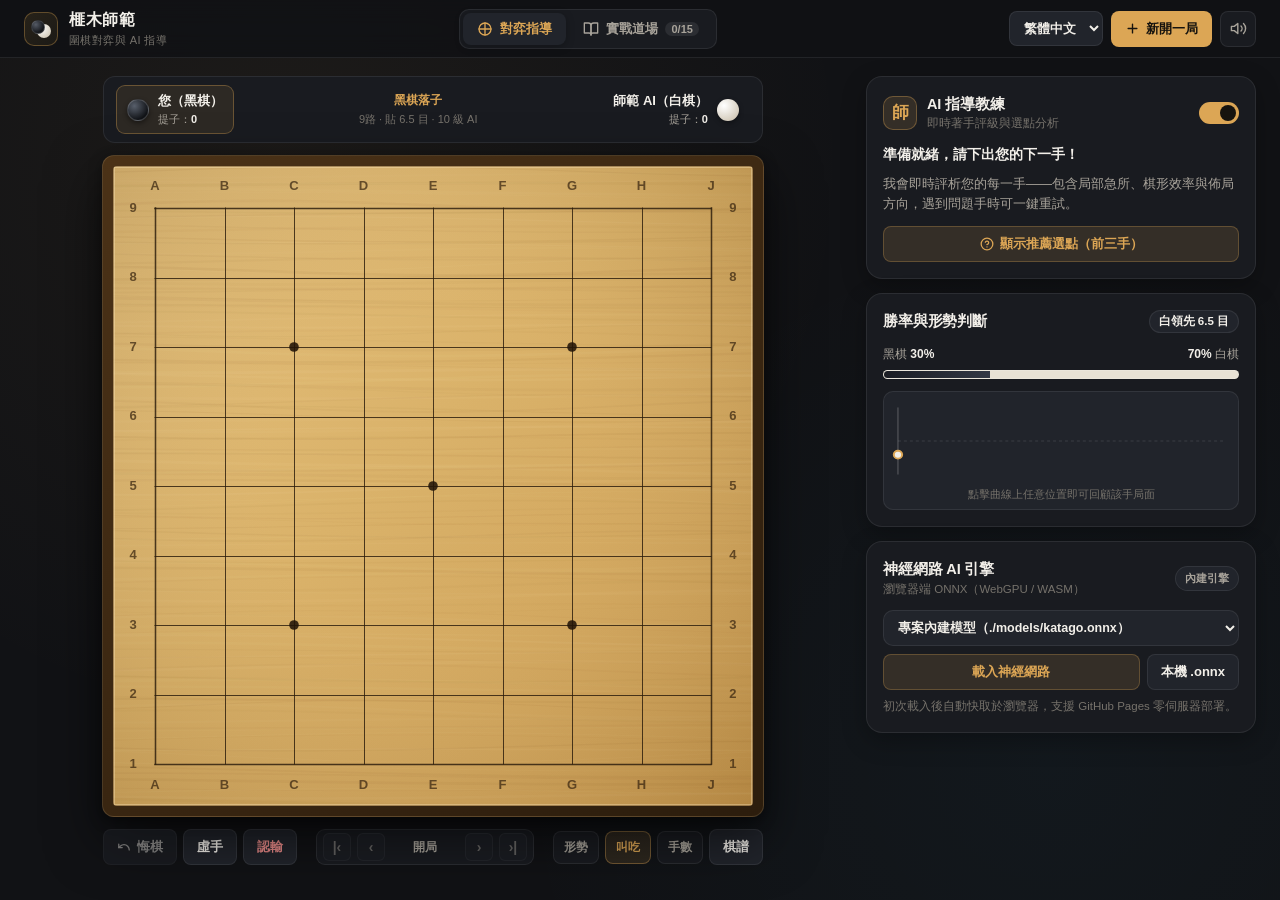
==== commit 293f6de3: "Added Review Question Moves Feature, Language Selection" ====
--- a/index.html
+++ b/index.html
@@ -16,29 +16,34 @@
           <span class="stone-dot white"></span>
         </div>
         <div class="brand-text">
-          <span class="brand-name">榧木師範</span>
-          <span class="brand-sub">圍棋對弈與 AI 指導</span>
+          <span class="brand-name" data-i18n="brandName">榧木師範</span>
+          <span class="brand-sub" data-i18n="brandSub">圍棋對弈與 AI 指導</span>
         </div>
       </div>
 
-      <nav class="mode-switcher" role="tablist" aria-label="功能切換">
+      <nav class="mode-switcher" role="tablist" aria-label="功能切換" data-i18n-aria="ariaModeSwitch">
         <button id="tab-play" class="mode-tab active" role="tab" aria-selected="true" data-mode="play">
           <svg width="16" height="16" viewBox="0 0 24 24" fill="none" stroke="currentColor" stroke-width="2" stroke-linecap="round" stroke-linejoin="round"><circle cx="12" cy="12" r="9"/><path d="M12 3v18M3 12h18"/></svg>
-          對弈指導
+          <span data-i18n="tabPlay">對弈指導</span>
         </button>
         <button id="tab-dojo" class="mode-tab" role="tab" aria-selected="false" data-mode="dojo">
           <svg width="16" height="16" viewBox="0 0 24 24" fill="none" stroke="currentColor" stroke-width="2" stroke-linecap="round" stroke-linejoin="round"><path d="M2 3h6a4 4 0 0 1 4 4v14a3 3 0 0 0-3-3H2z"/><path d="M22 3h-6a4 4 0 0 0-4 4v14a3 3 0 0 1 3-3h7z"/></svg>
-          實戰道場
+          <span data-i18n="tabDojo">實戰道場</span>
           <span id="dojo-badge-count" class="pill-count">0/15</span>
         </button>
       </nav>
 
       <div class="topbar-actions">
+        <select id="lang-select" class="lang-select" title="切換介面語言" aria-label="切換介面語言" data-i18n-title="titleLang" data-i18n-aria="titleLang">
+          <option value="zh-TW">繁體中文</option>
+          <option value="zh-CN">简体中文</option>
+          <option value="en">English</option>
+        </select>
         <button id="btn-new-game" class="btn btn-primary">
           <svg width="15" height="15" viewBox="0 0 24 24" fill="none" stroke="currentColor" stroke-width="2.2" stroke-linecap="round" stroke-linejoin="round"><path d="M12 5v14M5 12h14"/></svg>
-          新開一局
+          <span data-i18n="btnNewGame">新開一局</span>
         </button>
-        <button id="btn-sound" class="btn btn-icon" title="切換落子音效" aria-label="切換落子音效">
+        <button id="btn-sound" class="btn btn-icon" title="切換落子音效" aria-label="切換落子音效" data-i18n-title="titleSound" data-i18n-aria="titleSound">
           <svg id="icon-sound-on" width="17" height="17" viewBox="0 0 24 24" fill="none" stroke="currentColor" stroke-width="2" stroke-linecap="round" stroke-linejoin="round"><polygon points="11 5 6 9 2 9 2 15 6 15 11 19 11 5"/><path d="M15.54 8.46a5 5 0 0 1 0 7.07"/><path d="M19.07 4.93a10 10 0 0 1 0 14.14"/></svg>
           <svg id="icon-sound-off" class="hidden" width="17" height="17" viewBox="0 0 24 24" fill="none" stroke="currentColor" stroke-width="2" stroke-linecap="round" stroke-linejoin="round"><polygon points="11 5 6 9 2 9 2 15 6 15 11 19 11 5"/><line x1="23" y1="9" x2="17" y2="15"/><line x1="17" y1="9" x2="23" y2="15"/></svg>
         </button>
@@ -55,7 +60,7 @@
             <span class="chip-stone black"></span>
             <div class="chip-info">
               <span id="black-name" class="chip-name">您（黑棋）</span>
-              <span class="chip-meta">提子：<strong id="black-captures">0</strong></span>
+              <span class="chip-meta"><span data-i18n="capturesLabel">提子：</span><strong id="black-captures">0</strong></span>
             </div>
           </div>
 
@@ -67,7 +72,7 @@
           <div id="player-white-card" class="player-chip">
             <div class="chip-info right">
               <span id="white-name" class="chip-name">師範 AI（白棋）</span>
-              <span class="chip-meta">提子：<strong id="white-captures">0</strong></span>
+              <span class="chip-meta"><span data-i18n="capturesLabel">提子：</span><strong id="white-captures">0</strong></span>
             </div>
             <span class="chip-stone white"></span>
           </div>
@@ -81,42 +86,53 @@
           </div>
           <div class="dojo-strip-right">
             <span id="dojo-rank-pill" class="rank-pill">14 級</span>
-            <span id="dojo-solved-pill" class="solved-pill hidden">✓ 已通過</span>
+            <span id="dojo-solved-pill" class="solved-pill hidden" data-i18n="dojoSolvedPill">✓ 已通過</span>
           </div>
         </div>
 
         <!-- Goban Frame -->
         <div class="goban-outer">
           <div id="goban-frame" class="goban-frame">
-            <canvas id="goban-canvas" aria-label="圍棋棋盤"></canvas>
+            <canvas id="goban-canvas" aria-label="圍棋棋盤" data-i18n-aria="ariaGoban"></canvas>
             <div id="board-toast" class="board-toast hidden" role="status"></div>
+            <!-- Retry Original Move Comparison Banner -->
+            <div id="retry-compare-banner" class="retry-compare-banner hidden">
+              <div class="retry-banner-info">
+                <span class="retry-banner-tag" data-i18n="retryBannerTag">重練對照模式</span>
+                <span id="retry-banner-text" class="retry-banner-text">已退回第 15 手（原落子於 G5，已於盤上標記）</span>
+              </div>
+              <div class="retry-banner-actions">
+                <button id="btn-show-hints-retry" class="btn btn-sm btn-accent" data-i18n="btnShowHintsRetry">查看推薦選點</button>
+                <button id="btn-restore-original-move" class="btn btn-sm btn-subtle" title="結束重練並還原至原始棋譜" data-i18n="btnRestoreOriginal" data-i18n-title="titleRestoreOriginal">還原原譜</button>
+              </div>
+            </div>
           </div>
         </div>
 
         <!-- Play Mode Bottom Controls -->
         <div id="play-toolbar" class="board-toolbar">
           <div class="toolbar-group">
-            <button id="btn-undo" class="btn btn-subtle" title="悔棋（⌘Z）">
+            <button id="btn-undo" class="btn btn-subtle" title="悔棋（⌘Z）" data-i18n-title="titleUndo">
               <svg width="14" height="14" viewBox="0 0 24 24" fill="none" stroke="currentColor" stroke-width="2.2" stroke-linecap="round" stroke-linejoin="round"><path d="M3 7v6h6"/><path d="M21 17a9 9 0 0 0-9-9 9 9 0 0 0-6 2.3L3 13"/></svg>
-              悔棋
-            </button>
-            <button id="btn-pass" class="btn btn-subtle" title="虛手（停一手）">虛手</button>
-            <button id="btn-resign" class="btn btn-subtle btn-danger-ghost" title="認輸結束本局">認輸</button>
+              <span data-i18n="btnUndo">悔棋</span>
+            </button>
+            <button id="btn-pass" class="btn btn-subtle" title="虛手（停一手）" data-i18n="btnPass" data-i18n-title="titlePass">虛手</button>
+            <button id="btn-resign" class="btn btn-subtle btn-danger-ghost" title="認輸結束本局" data-i18n="btnResign" data-i18n-title="titleResign">認輸</button>
           </div>
 
           <div id="review-nav" class="toolbar-group review-nav">
-            <button id="btn-nav-start" class="btn btn-icon-sm" title="回到開局">|&lsaquo;</button>
-            <button id="btn-nav-prev" class="btn btn-icon-sm" title="上一手">&lsaquo;</button>
+            <button id="btn-nav-start" class="btn btn-icon-sm" title="回到開局" data-i18n-title="titleNavStart">|&lsaquo;</button>
+            <button id="btn-nav-prev" class="btn btn-icon-sm" title="上一手" data-i18n-title="titleNavPrev">&lsaquo;</button>
             <span id="move-counter" class="move-counter">開局</span>
-            <button id="btn-nav-next" class="btn btn-icon-sm" title="下一手">&rsaquo;</button>
-            <button id="btn-nav-end" class="btn btn-icon-sm" title="回到最新一手">&rsaquo;|</button>
+            <button id="btn-nav-next" class="btn btn-icon-sm" title="下一手" data-i18n-title="titleNavNext">&rsaquo;</button>
+            <button id="btn-nav-end" class="btn btn-icon-sm" title="回到最新一手" data-i18n-title="titleNavEnd">&rsaquo;|</button>
           </div>
 
           <div class="toolbar-group">
-            <button id="btn-toggle-territory" class="btn btn-toggle" title="顯示地盤與厚薄形勢">形勢</button>
-            <button id="btn-toggle-atari" class="btn btn-toggle active" title="標記被叫吃的棋串">叫吃</button>
-            <button id="btn-toggle-numbers" class="btn btn-toggle" title="顯示落子手數">手數</button>
-            <button id="btn-export-sgf" class="btn btn-subtle" title="下載 SGF 棋譜">棋譜</button>
+            <button id="btn-toggle-territory" class="btn btn-toggle" title="顯示地盤與厚薄形勢" data-i18n="btnTerritory" data-i18n-title="titleTerritory">形勢</button>
+            <button id="btn-toggle-atari" class="btn btn-toggle active" title="標記被叫吃的棋串" data-i18n="btnAtari" data-i18n-title="titleAtari">叫吃</button>
+            <button id="btn-toggle-numbers" class="btn btn-toggle" title="顯示落子手數" data-i18n="btnNumbers" data-i18n-title="titleNumbers">手數</button>
+            <button id="btn-export-sgf" class="btn btn-subtle" title="下載 SGF 棋譜" data-i18n="btnExportSgf" data-i18n-title="titleExportSgf">棋譜</button>
           </div>
         </div>
 
@@ -125,7 +141,7 @@
           <div class="toolbar-group">
             <button id="btn-dojo-reset" class="btn btn-subtle">
               <svg width="14" height="14" viewBox="0 0 24 24" fill="none" stroke="currentColor" stroke-width="2.2" stroke-linecap="round" stroke-linejoin="round"><path d="M3 12a9 9 0 1 0 3-6.7L3 8"/><path d="M3 3v5h5"/></svg>
-              重設題目
+              <span data-i18n="btnDojoReset">重設題目</span>
             </button>
             <button id="btn-dojo-hint" class="btn btn-accent">
               <svg width="14" height="14" viewBox="0 0 24 24" fill="none" stroke="currentColor" stroke-width="2.2" stroke-linecap="round" stroke-linejoin="round"><path d="M9 18h6"/><path d="M10 22h4"/><path d="M12 2a7 7 0 0 0-4 12.7V17h8v-2.3A7 7 0 0 0 12 2z"/></svg>
@@ -134,8 +150,8 @@
           </div>
 
           <div class="toolbar-group">
-            <button id="btn-dojo-prev" class="btn btn-subtle">&larr; 上一題</button>
-            <button id="btn-dojo-next" class="btn btn-primary">下一題 &rarr;</button>
+            <button id="btn-dojo-prev" class="btn btn-subtle" data-i18n="btnDojoPrev">&larr; 上一題</button>
+            <button id="btn-dojo-next" class="btn btn-primary" data-i18n="btnDojoNext">下一題 &rarr;</button>
           </div>
         </div>
       </section>
@@ -147,10 +163,10 @@
           <!-- Scoring / Game Over Panel (visible when scoring or finished) -->
           <div id="scoring-card" class="card scoring-card hidden">
             <div class="card-header">
-              <h3 id="scoring-title">點目與死子確認</h3>
+              <h3 id="scoring-title" data-i18n="scoringTitle">點目與死子確認</h3>
               <div class="rules-toggle">
-                <button id="rule-chinese" class="mini-pill active" data-rule="chinese">數子法</button>
-                <button id="rule-japanese" class="mini-pill" data-rule="japanese">數目法</button>
+                <button id="rule-chinese" class="mini-pill active" data-rule="chinese" data-i18n="ruleChinese">數子法</button>
+                <button id="rule-japanese" class="mini-pill" data-rule="japanese" data-i18n="ruleJapanese">數目法</button>
               </div>
             </div>
             <p id="scoring-instructions" class="muted-text">
@@ -158,12 +174,34 @@
             </p>
             <div id="score-breakdown" class="score-breakdown"></div>
             <div id="scoring-actions" class="card-actions">
-              <button id="btn-accept-score" class="btn btn-primary flex-1">確認勝負</button>
-              <button id="btn-resume-play" class="btn btn-subtle">繼續對弈</button>
+              <button id="btn-accept-score" class="btn btn-primary flex-1" data-i18n="btnAcceptScore">確認勝負</button>
+              <button id="btn-resume-play" class="btn btn-subtle" data-i18n="btnResumePlay">繼續對弈</button>
             </div>
             <div id="postgame-review" class="postgame-review hidden">
-              <div class="review-subheading">本局關鍵檢討</div>
+              <div class="review-subheading" data-i18n="postgameSubheading">本局關鍵問題手檢討</div>
               <div id="key-moments-list" class="key-moments-list"></div>
+            </div>
+          </div>
+
+          <!-- Problem Review Navigation Bar (active during problem-by-problem review mode) -->
+          <div id="problem-review-card" class="card problem-review-card hidden">
+            <div class="card-header">
+              <div class="coach-title-wrap">
+                <span class="review-badge-icon" aria-hidden="true" data-i18n="problemReviewIcon">檢</span>
+                <div>
+                  <h3 id="problem-review-title" data-i18n="problemReviewTitle">問題手專題檢討</h3>
+                  <span id="problem-review-subtitle" class="card-subtitle">第 1 / 3 處問題手</span>
+                </div>
+              </div>
+              <button id="btn-exit-problem-review" class="btn btn-icon-sm" title="退出問題手檢討" data-i18n-title="titleExitProblemReview">&times;</button>
+            </div>
+            <div class="problem-review-body">
+              <div id="problem-review-info" class="problem-review-info"></div>
+              <div class="problem-review-nav-bar">
+                <button id="btn-prev-problem" class="btn btn-subtle btn-sm" data-i18n="btnPrevProblem">&larr; 上一處</button>
+                <button id="btn-practice-current-problem" class="btn btn-accent btn-sm" data-i18n="btnPracticeCurrent">從此手重練</button>
+                <button id="btn-next-problem" class="btn btn-subtle btn-sm" data-i18n="btnNextProblem">下一處 &rarr;</button>
+              </div>
             </div>
           </div>
 
@@ -171,13 +209,13 @@
           <div class="card coach-card">
             <div class="card-header">
               <div class="coach-title-wrap">
-                <span class="coach-avatar" aria-hidden="true">師</span>
+                <span class="coach-avatar" aria-hidden="true" data-i18n="coachAvatar">師</span>
                 <div>
-                  <h3>AI 指導教練</h3>
-                  <span class="card-subtitle">即時著手評級與選點分析</span>
+                  <h3 data-i18n="coachTitle">AI 指導教練</h3>
+                  <span class="card-subtitle" data-i18n="coachSubtitle">即時著手評級與選點分析</span>
                 </div>
               </div>
-              <label class="switch" title="切換即時 AI 指導模式">
+              <label class="switch" title="切換即時 AI 指導模式" data-i18n-title="titleToggleCoach">
                 <input type="checkbox" id="toggle-coach" checked />
                 <span class="slider"></span>
               </label>
@@ -198,9 +236,9 @@
               <div class="coach-actions">
                 <button id="btn-ask-hint" class="btn btn-accent flex-1">
                   <svg width="14" height="14" viewBox="0 0 24 24" fill="none" stroke="currentColor" stroke-width="2.2" stroke-linecap="round" stroke-linejoin="round"><circle cx="12" cy="12" r="10"/><path d="M9.09 9a3 3 0 0 1 5.83 1c0 2-3 3-3 3"/><line x1="12" y1="17" x2="12.01" y2="17"/></svg>
-                  顯示推薦選點（前三手）
+                  <span id="btn-ask-hint-label" data-i18n="btnAskHint">顯示推薦選點（前三手）</span>
                 </button>
-                <button id="btn-retry-move" class="btn btn-subtle hidden">
+                <button id="btn-retry-move" class="btn btn-subtle hidden" data-i18n="btnRetryMove">
                   ↺ 重下這手
                 </button>
               </div>
@@ -208,7 +246,7 @@
               <div id="coach-candidates" class="candidates-list hidden"></div>
             </div>
 
-            <div id="coach-paused-msg" class="muted-text hidden">
+            <div id="coach-paused-msg" class="muted-text hidden" data-i18n="coachPausedMsg">
               即時指導目前已暫停，進入純粹對弈模式。隨時可重新開啟以獲得著手評析與選點提示。
             </div>
           </div>
@@ -216,14 +254,14 @@
           <!-- Winrate & Game Momentum Card -->
           <div class="card winrate-card">
             <div class="card-header">
-              <h3>勝率與形勢判斷</h3>
+              <h3 data-i18n="winrateTitle">勝率與形勢判斷</h3>
               <span id="score-lead-badge" class="lead-badge">勢均力敵</span>
             </div>
 
             <div class="winrate-bar-wrap">
               <div class="winrate-labels">
-                <span>黑棋 <strong id="wr-black-pct">50%</strong></span>
-                <span><strong id="wr-white-pct">50%</strong> 白棋</span>
+                <span><span data-i18n="wrBlackLabel">黑棋 </span><strong id="wr-black-pct">50%</strong></span>
+                <span><strong id="wr-white-pct">50%</strong><span data-i18n="wrWhiteLabel"> 白棋</span></span>
               </div>
               <div class="winrate-bar">
                 <div id="wr-black-fill" class="wr-black-fill" style="width: 50%"></div>
@@ -231,8 +269,8 @@
             </div>
 
             <div class="graph-container">
-              <svg id="winrate-graph" viewBox="0 0 340 88" preserveAspectRatio="none" aria-label="勝率走勢圖"></svg>
-              <div class="graph-hint">點擊曲線上任意位置即可回顧該手局面</div>
+              <svg id="winrate-graph" viewBox="0 0 340 88" preserveAspectRatio="none" aria-label="勝率走勢圖" data-i18n-aria="ariaWinrateGraph"></svg>
+              <div class="graph-hint" data-i18n="graphHint">點擊曲線上任意位置即可回顧該手局面</div>
             </div>
           </div>
 
@@ -240,20 +278,20 @@
           <div class="card nn-card">
             <div class="card-header">
               <div>
-                <h3>神經網路 AI 引擎</h3>
-                <span class="card-subtitle">瀏覽器端 ONNX（WebGPU / WASM）</span>
-              </div>
-              <span id="nn-status-badge" class="nn-badge idle">內建引擎</span>
+                <h3 data-i18n="nnTitle">神經網路 AI 引擎</h3>
+                <span class="card-subtitle" data-i18n="nnSubtitle">瀏覽器端 ONNX（WebGPU / WASM）</span>
+              </div>
+              <span id="nn-status-badge" class="nn-badge idle" data-i18n="nnBadgeIdle">內建引擎</span>
             </div>
 
             <div id="nn-controls" class="nn-controls">
-              <select id="nn-preset-select" class="select-input nn-select" aria-label="選擇 ONNX 模型來源">
-                <option value="repo-local">專案內建模型（./models/katago.onnx）</option>
-                <option value="hf-kaya-fp16">KataGo b28c512 FP16（Hugging Face）</option>
-                <option value="custom">自訂 HTTPS 模型網址…</option>
+              <select id="nn-preset-select" class="select-input nn-select" aria-label="選擇 ONNX 模型來源" data-i18n-aria="ariaNnSelect">
+                <option value="repo-local" data-i18n="nnOptRepo">專案內建模型（./models/katago.onnx）</option>
+                <option value="hf-kaya-fp16" data-i18n="nnOptHf">KataGo b28c512 FP16（Hugging Face）</option>
+                <option value="custom" data-i18n="nnOptCustom">自訂 HTTPS 模型網址…</option>
               </select>
 
-              <input id="nn-custom-url" class="text-input hidden" type="url" placeholder="貼上 .onnx 模型網址（https://…）" />
+              <input id="nn-custom-url" class="text-input hidden" type="url" placeholder="貼上 .onnx 模型網址（https://…）" data-i18n-placeholder="nnCustomPlaceholder" />
 
               <div id="nn-progress-wrap" class="nn-progress-wrap hidden">
                 <div class="nn-progress-meta">
@@ -268,13 +306,13 @@
               <div id="nn-error-msg" class="nn-error hidden"></div>
 
               <div class="nn-actions">
-                <button id="btn-nn-load" class="btn btn-accent flex-1">載入神經網路</button>
-                <button id="btn-nn-file" class="btn btn-subtle" title="從本機選擇 .onnx 檔案">本機 .onnx</button>
-                <button id="btn-nn-unload" class="btn btn-subtle hidden">切換回內建</button>
+                <button id="btn-nn-load" class="btn btn-accent flex-1" data-i18n="nnBtnLoad">載入神經網路</button>
+                <button id="btn-nn-file" class="btn btn-subtle" title="從本機選擇 .onnx 檔案" data-i18n="nnBtnFile" data-i18n-title="nnTitleFile">本機 .onnx</button>
+                <button id="btn-nn-unload" class="btn btn-subtle hidden" data-i18n="nnBtnUnload">切換回內建</button>
                 <input id="input-nn-file" type="file" accept=".onnx" class="hidden" />
               </div>
 
-              <div id="nn-active-info" class="muted-text nn-note">
+              <div id="nn-active-info" class="muted-text nn-note" data-i18n="nnNoteDefault">
                 初次載入後自動快取於瀏覽器，支援 GitHub Pages 零伺服器部署。
               </div>
             </div>
@@ -286,7 +324,7 @@
           <!-- Active Practice Briefing & Feedback -->
           <div class="card dojo-active-card">
             <div class="card-header">
-              <h3>師範專題練習</h3>
+              <h3 data-i18n="dojoTitle">師範專題練習</h3>
               <span id="dojo-step-indicator" class="meta-subtle">黑先</span>
             </div>
 
@@ -299,17 +337,17 @@
               <div id="dojo-feedback-title" class="feedback-title">輪到您落子</div>
               <p id="dojo-feedback-body" class="feedback-body">請先在腦中計算變化，再於棋盤上落子。</p>
               <div id="dojo-feedback-actions" class="feedback-actions hidden">
-                <button id="btn-dojo-try-again" class="btn btn-subtle">↺ 再試一次</button>
+                <button id="btn-dojo-try-again" class="btn btn-subtle" data-i18n="btnDojoTryAgain">↺ 再試一次</button>
               </div>
             </div>
 
             <div id="dojo-hint-box" class="dojo-hint-box hidden">
-              <div class="hint-tag">教練提示</div>
+              <div class="hint-tag" data-i18n="dojoHintTag">教練提示</div>
               <p id="dojo-hint-text"></p>
             </div>
 
             <div id="dojo-takeaway-box" class="dojo-takeaway hidden">
-              <div class="takeaway-tag">圍棋心法格言</div>
+              <div class="takeaway-tag" data-i18n="dojoTakeawayTag">圍棋心法格言</div>
               <p id="dojo-takeaway-text"></p>
             </div>
           </div>
@@ -317,7 +355,7 @@
           <!-- Curriculum Browser -->
           <div class="card dojo-library-card">
             <div class="card-header">
-              <h3>練習課程表</h3>
+              <h3 data-i18n="dojoCurriculumTitle">練習課程表</h3>
               <span id="dojo-mastery-text" class="meta-subtle">已精通 0 / 15 題</span>
             </div>
             <div class="mastery-bar">
@@ -336,79 +374,79 @@
   <div id="modal-new-game" class="modal-backdrop hidden" role="dialog" aria-modal="true" aria-labelledby="modal-new-title">
     <div class="modal-dialog">
       <div class="modal-header">
-        <h2 id="modal-new-title">開局設定</h2>
-        <button id="btn-close-modal" class="btn btn-icon-sm" aria-label="關閉">&times;</button>
+        <h2 id="modal-new-title" data-i18n="modalTitle">開局設定</h2>
+        <button id="btn-close-modal" class="btn btn-icon-sm" aria-label="關閉" data-i18n-aria="ariaClose">&times;</button>
       </div>
 
       <div class="modal-body">
         <div class="form-group">
-          <label class="form-label">棋盤路數</label>
+          <label class="form-label" data-i18n="labelBoardSize">棋盤路數</label>
           <div class="segmented-grid cols-3" data-setting="size">
             <button class="seg-btn active" data-value="9">
-              <strong>9 路</strong>
-              <span>快棋 · 局部戰鬥</span>
+              <strong data-i18n="size9Title">9 路</strong>
+              <span data-i18n="size9Sub">快棋 · 局部戰鬥</span>
             </button>
             <button class="seg-btn" data-value="13">
-              <strong>13 路</strong>
-              <span>進階 · 攻防平衡</span>
+              <strong data-i18n="size13Title">13 路</strong>
+              <span data-i18n="size13Sub">進階 · 攻防平衡</span>
             </button>
             <button class="seg-btn" data-value="19">
-              <strong>19 路</strong>
-              <span>標準完整棋盤</span>
+              <strong data-i18n="size19Title">19 路</strong>
+              <span data-i18n="size19Sub">標準完整棋盤</span>
             </button>
           </div>
         </div>
 
         <div class="form-group">
-          <label class="form-label">AI 對手棋力</label>
+          <label class="form-label" data-i18n="labelAiStrength">AI 對手棋力</label>
           <div class="segmented-grid cols-2" data-setting="difficulty">
             <button class="seg-btn" data-value="relaxed">
-              <strong>15 級</strong>
-              <span>輕鬆練手</span>
+              <strong data-i18n="diff15kTitle">15 級</strong>
+              <span data-i18n="diff15kSub">輕鬆練手</span>
             </button>
             <button class="seg-btn active" data-value="club">
-              <strong>10 級</strong>
-              <span>棋社水準</span>
+              <strong data-i18n="diff10kTitle">10 級</strong>
+              <span data-i18n="diff10kSub">棋社水準</span>
             </button>
             <button class="seg-btn" data-value="strong">
-              <strong>5 級</strong>
-              <span>進階強手</span>
+              <strong data-i18n="diff5kTitle">5 級</strong>
+              <span data-i18n="diff5kSub">進階強手</span>
             </button>
             <button class="seg-btn" data-value="dan">
-              <strong>段位 NN</strong>
-              <span>神經網路強化</span>
+              <strong data-i18n="diffDanTitle">段位 NN</strong>
+              <span data-i18n="diffDanSub">神經網路強化</span>
             </button>
           </div>
         </div>
 
         <div class="form-row">
           <div class="form-group flex-1">
-            <label class="form-label">您的執色</label>
+            <label class="form-label" data-i18n="labelYourColor">您的執色</label>
             <div class="segmented-grid cols-2" data-setting="color">
               <button class="seg-btn active" data-value="1">
-                <span class="inline-stone black"></span> 執黑
+                <span class="inline-stone black"></span> <span data-i18n="colorBlack">執黑</span>
               </button>
               <button class="seg-btn" data-value="2">
-                <span class="inline-stone white"></span> 執白
+                <span class="inline-stone white"></span> <span data-i18n="colorWhite">執白</span>
               </button>
             </div>
           </div>
 
           <div class="form-group flex-1">
-            <label class="form-label">讓子設定（黑讓子）</label>
+            <label class="form-label" data-i18n="labelHandicap">讓子設定（黑讓子）</label>
             <select id="select-handicap" class="select-input">
-              <option value="0">分先（貼 6.5 目）</option>
-              <option value="2">讓 2 子（貼 0.5 目）</option>
-              <option value="3">讓 3 子（貼 0.5 目）</option>
-              <option value="4">讓 4 子（貼 0.5 目）</option>
+              <option value="0" data-i18n="handicap0">分先（貼 6.5 目）</option>
+              <option value="2" data-i18n="handicap2">讓 2 子（貼 0.5 目）</option>
+              <option value="3" data-i18n="handicap3">讓 3 子（貼 0.5 目）</option>
+              <option value="4" data-i18n="handicap4">讓 4 子（貼 0.5 目）</option>
             </select>
           </div>
         </div>
 
         <div class="form-group coach-opt-row">
           <div>
-            <div class="form-label" style="margin-bottom:2px">即時 AI 指導模式</div>
-            <div class="muted-text" style="font-size:12px">即時評析每一手的效率與棋形，並在失誤時提供重試機會。</div>
+            <div class="form-label" style="margin-bottom:2px" data-i18n="labelLiveCoach">即時 AI 指導模式</div>
+            <div class="muted-text" style="font-size:12px" data-i18n="descLiveCoach">即時評析每一手的效率與棋形，並在失誤時提供重試機會。</div>
           </div>
           <label class="switch">
             <input type="checkbox" id="modal-coach-toggle" checked />
@@ -418,8 +456,8 @@
       </div>
 
       <div class="modal-footer">
-        <button id="btn-cancel-modal" class="btn btn-subtle">取消</button>
-        <button id="btn-start-game" class="btn btn-primary">開始對弈</button>
+        <button id="btn-cancel-modal" class="btn btn-subtle" data-i18n="btnCancel">取消</button>
+        <button id="btn-start-game" class="btn btn-primary" data-i18n="btnStartGame">開始對弈</button>
       </div>
     </div>
   </div>
--- a/styles.css
+++ b/styles.css
@@ -51,6 +51,16 @@
   min-height: 100vh;
 }
 
+html[lang="zh-Hans"],
+html[lang="zh-Hans"] body {
+  font-family: "PingFang SC", "Hiragino Sans GB", "Noto Sans SC", "Microsoft YaHei", -apple-system, BlinkMacSystemFont, sans-serif;
+}
+
+html[lang="en"],
+html[lang="en"] body {
+  font-family: -apple-system, BlinkMacSystemFont, "Inter", "Segoe UI", Roboto, sans-serif;
+}
+
 .hidden {
   display: none !important;
 }
@@ -198,6 +208,27 @@
   display: flex;
   align-items: center;
   gap: 8px;
+}
+
+.lang-select {
+  height: 35px;
+  padding: 0 10px;
+  border-radius: var(--radius-sm);
+  border: 1px solid var(--border-subtle);
+  background: var(--bg-elevated);
+  color: var(--text-primary);
+  font-family: inherit;
+  font-size: 12.5px;
+  font-weight: 600;
+  cursor: pointer;
+  outline: none;
+  transition: all 0.15s ease;
+}
+
+.lang-select:hover,
+.lang-select:focus {
+  border-color: rgba(220, 166, 85, 0.45);
+  background: var(--bg-hover);
 }
 
 /* ============================================================================
@@ -949,15 +980,129 @@
   border-radius: 8px;
   background: var(--bg-elevated);
   border: 1px solid var(--border-subtle);
+  transition: all 0.15s ease;
+}
+.moment-row.active {
+  background: rgba(220, 166, 85, 0.12);
+  border-color: rgba(220, 166, 85, 0.45);
 }
 .moment-info {
   font-size: 12px;
   color: var(--text-primary);
+  cursor: pointer;
+  flex: 1;
+}
+.moment-info strong {
+  display: block;
+  margin-bottom: 2px;
 }
 .moment-info span {
   display: block;
   font-size: 11px;
   color: var(--text-secondary);
+}
+
+.moment-actions {
+  display: flex;
+  align-items: center;
+  gap: 6px;
+}
+
+/* Retry & Comparison Board Banner */
+.retry-compare-banner {
+  position: absolute;
+  top: 14px;
+  left: 14px;
+  right: 14px;
+  display: flex;
+  align-items: center;
+  justify-content: space-between;
+  gap: 12px;
+  padding: 9px 14px;
+  background: rgba(24, 21, 18, 0.94);
+  backdrop-filter: blur(8px);
+  border: 1px solid rgba(239, 68, 68, 0.45);
+  box-shadow: 0 8px 24px rgba(0, 0, 0, 0.45);
+  border-radius: 10px;
+  z-index: 12;
+  animation: fadeIn 0.2s ease-out;
+}
+
+.retry-banner-info {
+  display: flex;
+  align-items: center;
+  gap: 9px;
+  min-width: 0;
+}
+
+.retry-banner-tag {
+  font-size: 11px;
+  font-weight: 700;
+  padding: 2.5px 7px;
+  border-radius: 6px;
+  background: rgba(239, 68, 68, 0.22);
+  color: #f87171;
+  border: 1px solid rgba(239, 68, 68, 0.4);
+  white-space: nowrap;
+}
+
+.retry-banner-text {
+  font-size: 12.5px;
+  font-weight: 600;
+  color: var(--text-primary);
+  overflow: hidden;
+  text-overflow: ellipsis;
+  white-space: nowrap;
+}
+
+.retry-banner-actions {
+  display: flex;
+  align-items: center;
+  gap: 8px;
+  flex-shrink: 0;
+}
+
+/* Problem Review Card */
+.problem-review-card {
+  border-color: rgba(220, 166, 85, 0.35);
+  background: linear-gradient(180deg, rgba(32, 28, 24, 0.95), rgba(24, 22, 19, 0.95));
+}
+
+.review-badge-icon {
+  width: 34px;
+  height: 34px;
+  border-radius: 10px;
+  background: rgba(239, 68, 68, 0.18);
+  border: 1px solid rgba(239, 68, 68, 0.4);
+  color: #f87171;
+  font-family: "Songti TC", "Kaiti TC", "Noto Serif TC", serif;
+  font-weight: 700;
+  font-size: 16px;
+  display: inline-flex;
+  align-items: center;
+  justify-content: center;
+  flex-shrink: 0;
+}
+
+.problem-review-body {
+  display: flex;
+  flex-direction: column;
+  gap: 10px;
+}
+
+.problem-review-info {
+  font-size: 12.5px;
+  line-height: 1.5;
+  color: var(--text-secondary);
+}
+
+.problem-review-nav-bar {
+  display: flex;
+  align-items: center;
+  justify-content: space-between;
+  gap: 8px;
+  padding-top: 8px;
+  border-top: 1px solid var(--border-subtle);
 }
 
 /* ============================================================================
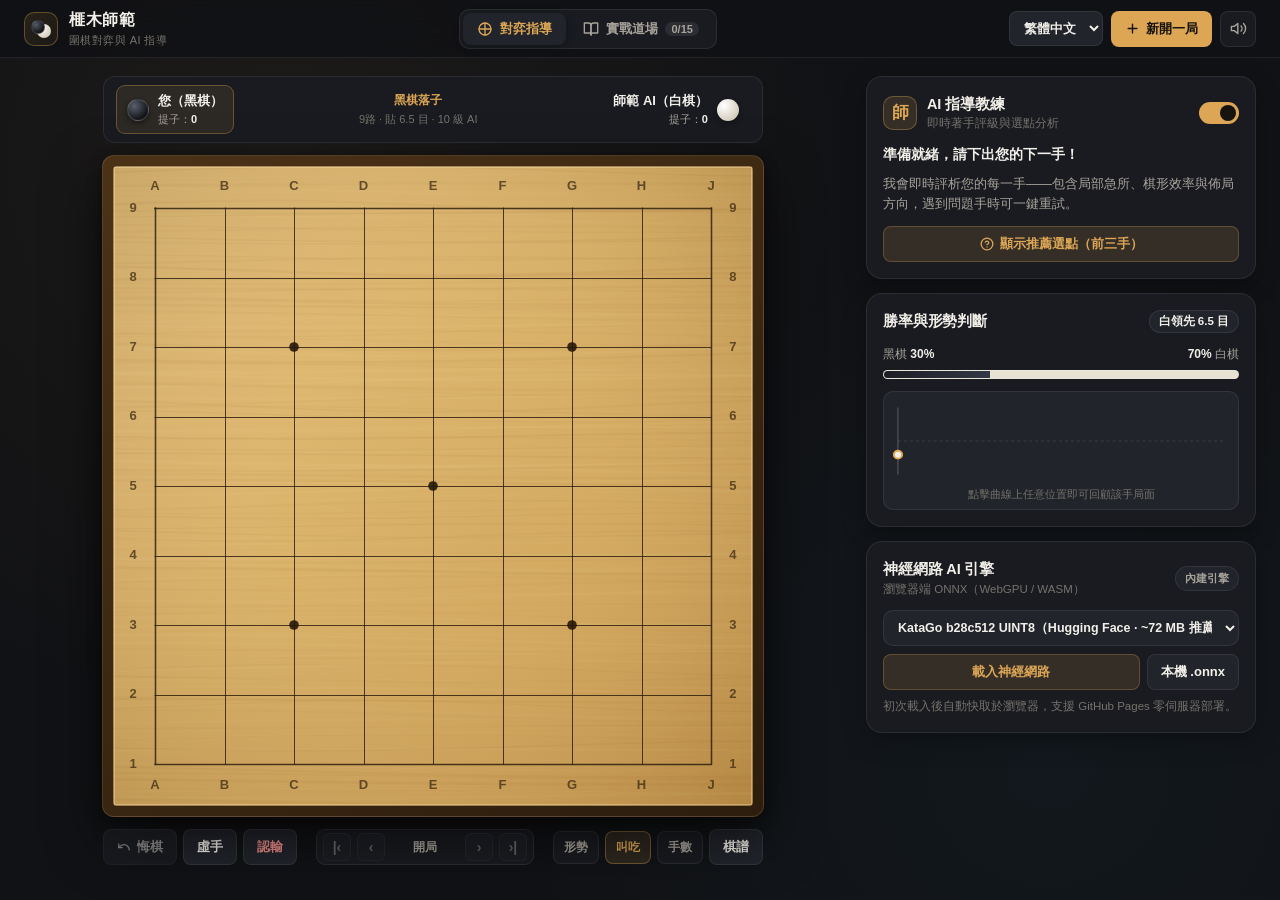
==== commit 475c362b: "fix Hugging Face ONNX URLs" ====
--- a/index.html
+++ b/index.html
@@ -286,8 +286,9 @@
 
             <div id="nn-controls" class="nn-controls">
               <select id="nn-preset-select" class="select-input nn-select" aria-label="選擇 ONNX 模型來源" data-i18n-aria="ariaNnSelect">
+                <option value="hf-kaya-uint8" data-i18n="nnOptHfUint8">KataGo b28c512 UINT8（Hugging Face · ~72 MB 推薦）</option>
+                <option value="hf-kaya-fp16" data-i18n="nnOptHf">KataGo b28c512 FP16（Hugging Face · ~140 MB）</option>
                 <option value="repo-local" data-i18n="nnOptRepo">專案內建模型（./models/katago.onnx）</option>
-                <option value="hf-kaya-fp16" data-i18n="nnOptHf">KataGo b28c512 FP16（Hugging Face）</option>
                 <option value="custom" data-i18n="nnOptCustom">自訂 HTTPS 模型網址…</option>
               </select>
 
